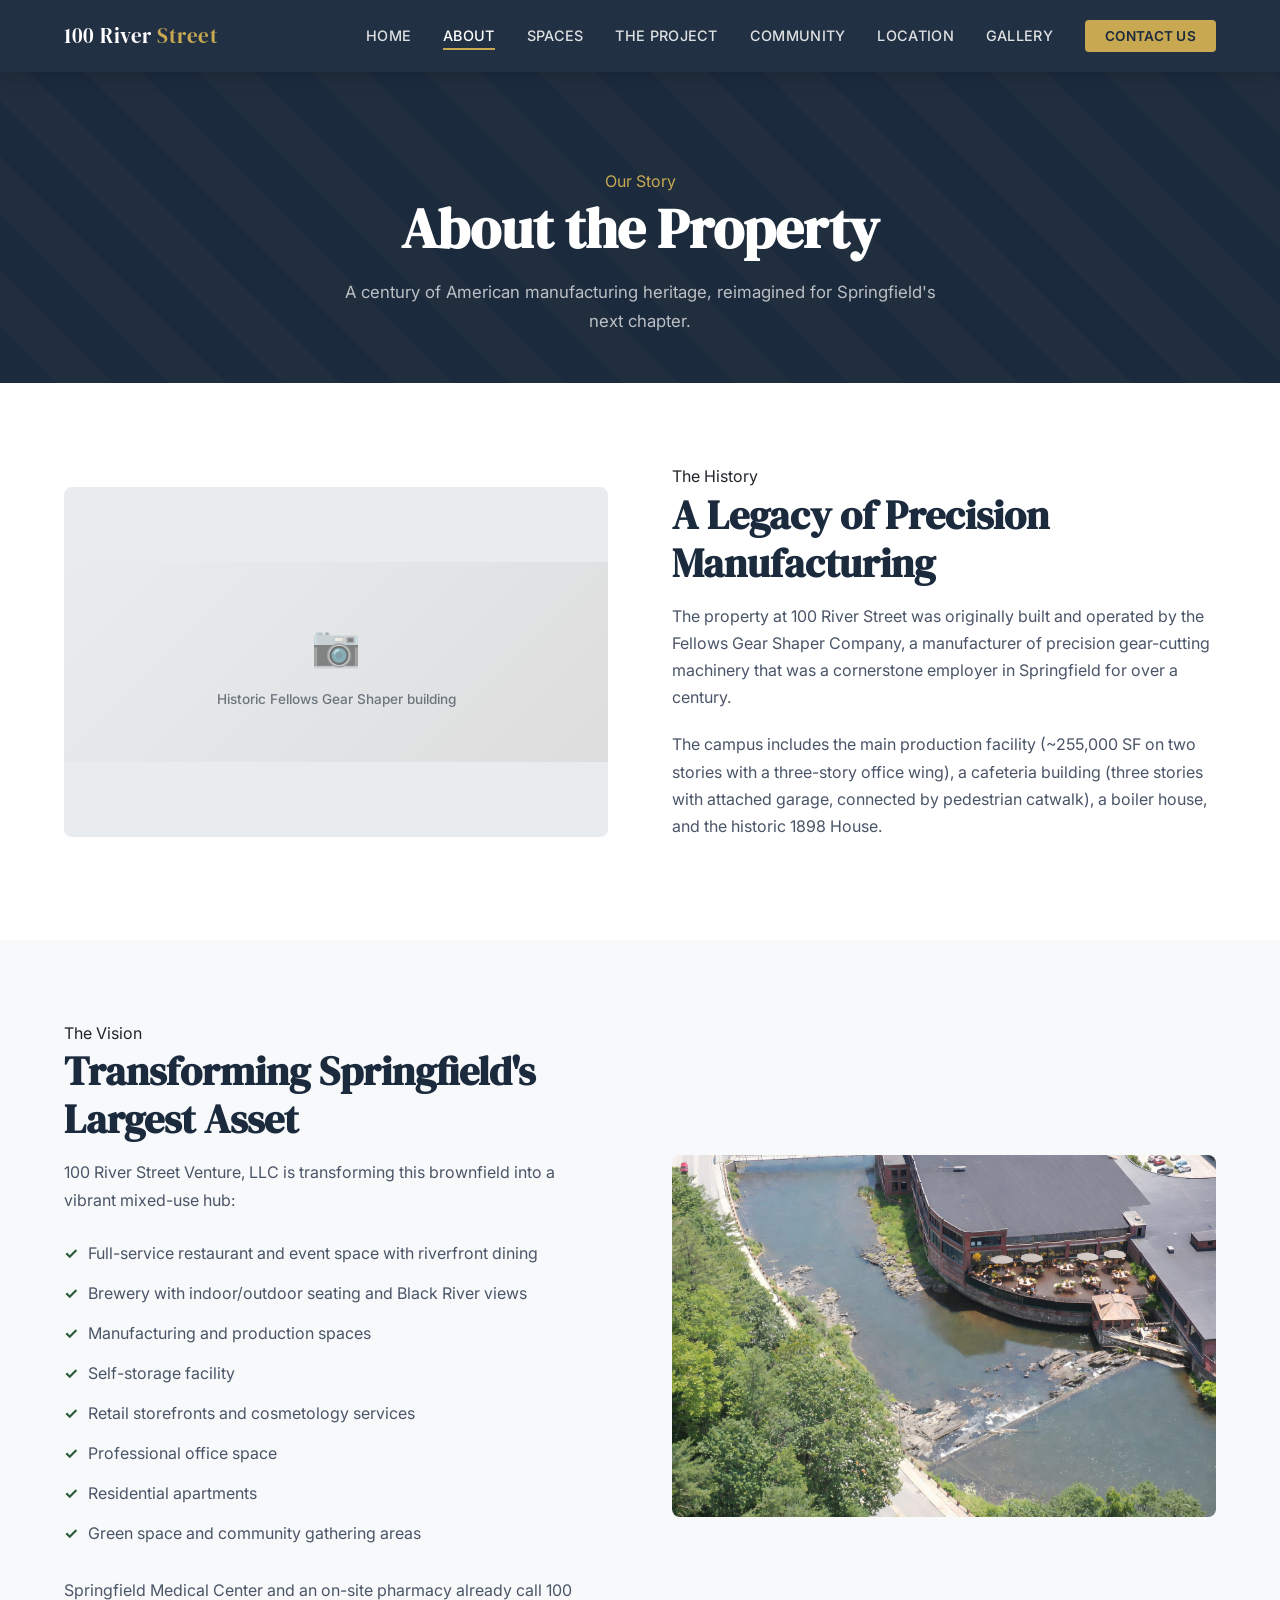
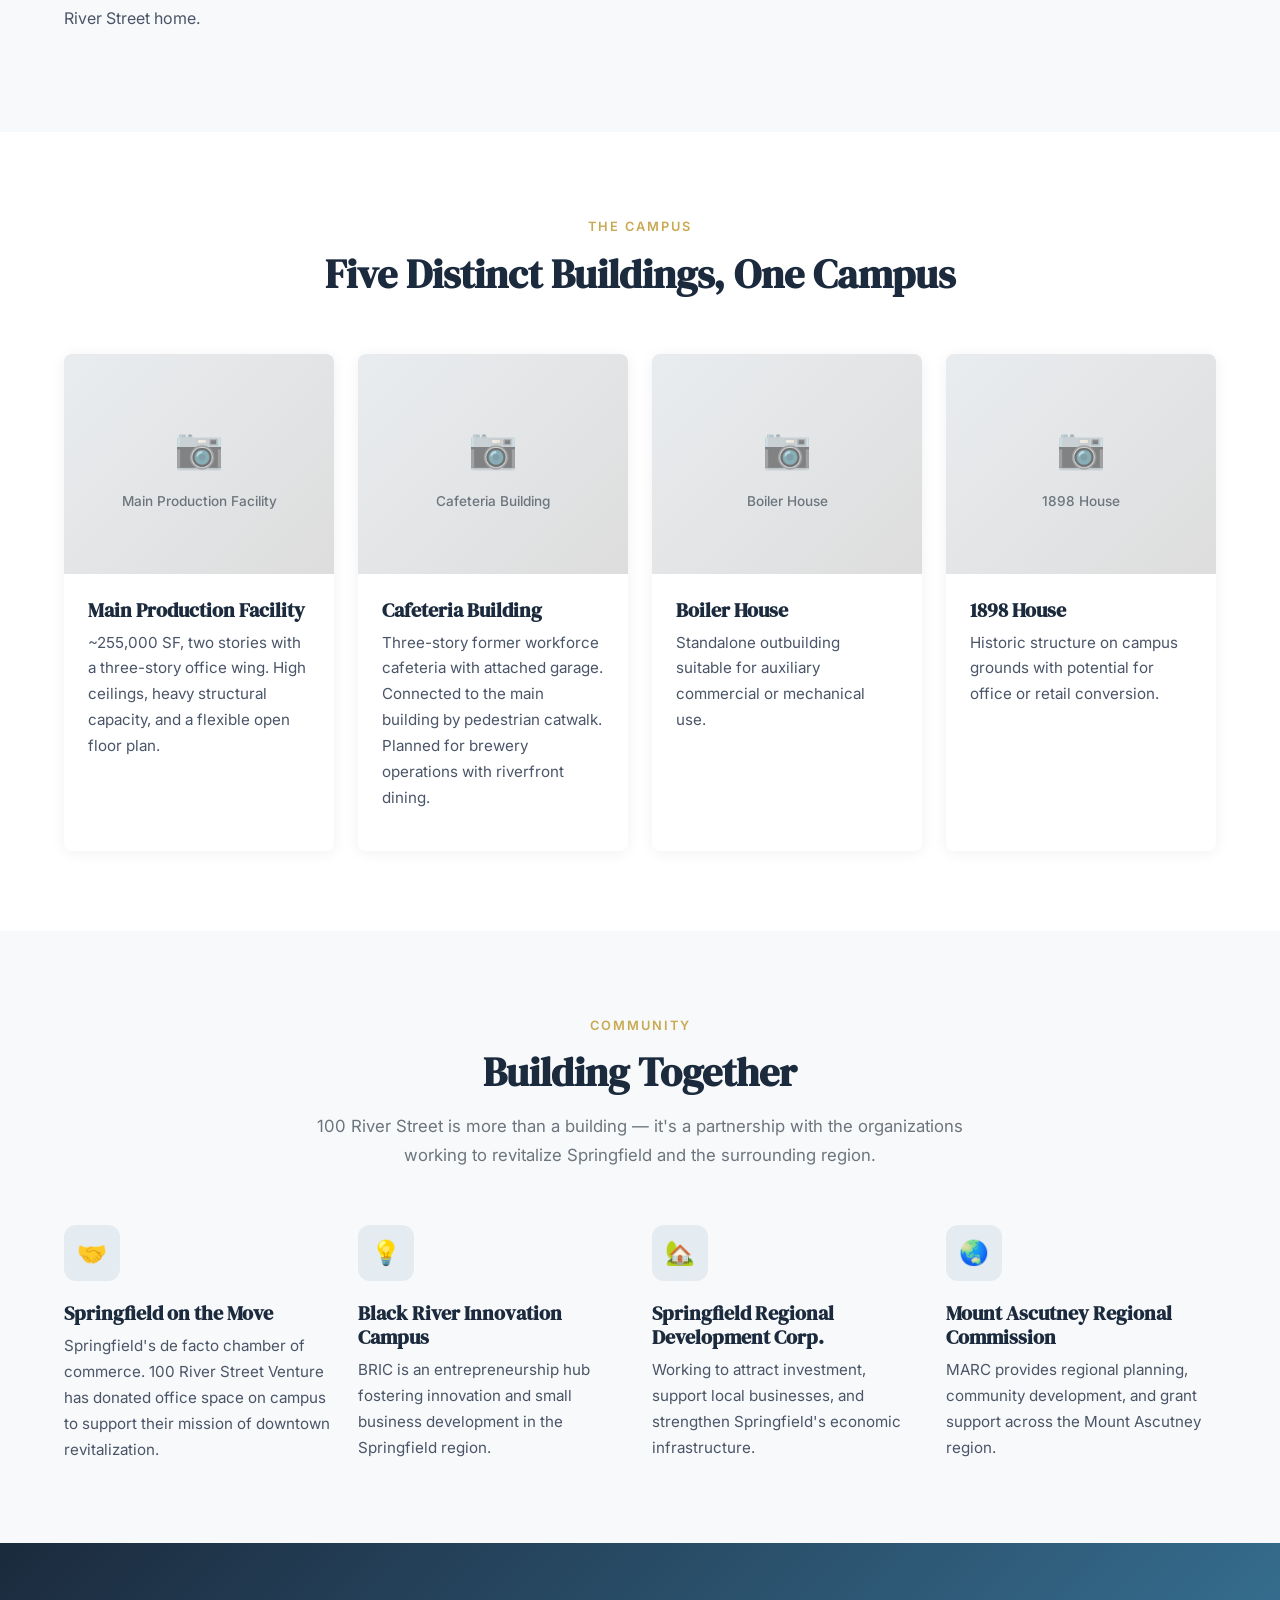
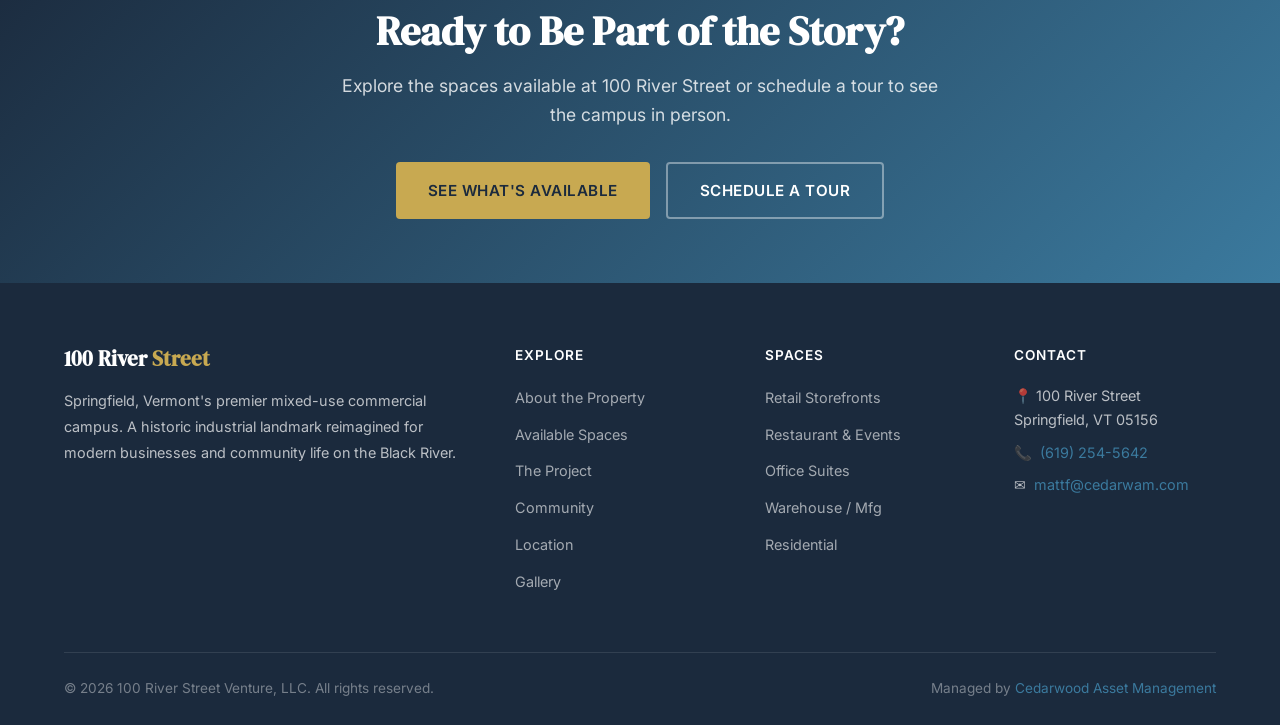
==== about.html @ cfc067b4 "100 River Street website — launch" ====
<!DOCTYPE html>
<html lang="en">
<head>
  <meta charset="UTF-8">
  <meta name="viewport" content="width=device-width, initial-scale=1.0">
  <title>About the Property | 100 River Street — Springfield, VT</title>
  <meta name="description" content="Learn about 100 River Street in Springfield, Vermont — a historic Fellows Gear Shaper campus being transformed into a vibrant mixed-use destination with restaurant, brewery, retail, office, and residential spaces.">
  <meta name="keywords" content="100 River Street history, Fellows Gear Shaper, Springfield VT commercial property, mixed-use campus Springfield Vermont, Black River development">

  <!-- Open Graph -->
  <meta property="og:title" content="About the Property | 100 River Street — Springfield, VT">
  <meta property="og:description" content="A century of American manufacturing heritage, reimagined for Springfield's next chapter. Learn about the 100 River Street campus.">
  <meta property="og:type" content="website">
  <meta property="og:url" content="https://100riverstreet.com/about.html">
  <meta property="og:image" content="https://100riverstreet.com/images/og-image.jpg">
  <meta property="og:locale" content="en_US">

  <!-- Canonical -->
  <link rel="canonical" href="https://100riverstreet.com/about.html">

  <!-- Fonts -->
  <link rel="preconnect" href="https://fonts.googleapis.com">
  <link rel="preconnect" href="https://fonts.gstatic.com" crossorigin>
  <link href="https://fonts.googleapis.com/css2?family=DM+Serif+Display&family=Inter:wght@400;500;600;700&display=swap" rel="stylesheet">

  <!-- Styles -->
  <link rel="stylesheet" href="css/style.css">
</head>
<body>

  <!-- Navigation -->
  <nav class="site-nav" role="navigation" aria-label="Main navigation">
    <div class="nav-inner">
      <div class="nav-logo">
        <a href="index.html">100 River <span class="logo-accent">Street</span></a>
      </div>
      <button class="nav-toggle" aria-label="Toggle navigation">
        <span></span><span></span><span></span>
      </button>
      <ul class="nav-links">
        <li><a href="index.html">Home</a></li>
        <li><a href="about.html" class="active">About</a></li>
        <li><a href="spaces.html">Spaces</a></li>
        <li><a href="project.html">The Project</a></li>
        <li><a href="community.html">Community</a></li>
            <li><a href="location.html">Location</a></li>
        <li><a href="gallery.html">Gallery</a></li>
        <li><a href="contact.html" class="nav-cta">Contact Us</a></li>
      </ul>
    </div>
  </nav>

  <!-- Page Header -->
  <section class="page-header">
    <div class="container">
      <span class="section-label">Our Story</span>
      <h1>About the Property</h1>
      <p>A century of American manufacturing heritage, reimagined for Springfield's next chapter.</p>
    </div>
  </section>

  <!-- Section 1: The History -->
  <section class="section">
    <div class="container">
      <div class="split fade-in">
        <div class="split-image">
          <div class="placeholder-img" style="width:100%;height:100%;">
            <span class="placeholder-icon">&#128247;</span>
            <span class="placeholder-text">Historic Fellows Gear Shaper building</span>
          </div>
        </div>
        <div class="split-content">
          <span class="section-label">The History</span>
          <h2>A Legacy of Precision Manufacturing</h2>
          <p>The property at 100 River Street was originally built and operated by the Fellows Gear Shaper Company, a manufacturer of precision gear-cutting machinery that was a cornerstone employer in Springfield for over a century.</p>
          <p>The campus includes the main production facility (~255,000 SF on two stories with a three-story office wing), a cafeteria building (three stories with attached garage, connected by pedestrian catwalk), a boiler house, and the historic 1898 House.</p>
        </div>
      </div>
    </div>
  </section>

  <!-- Section 2: The Vision -->
  <section class="section section-alt">
    <div class="container">
      <div class="split split-reverse fade-in">
        <div class="split-content">
          <span class="section-label">The Vision</span>
          <h2>Transforming Springfield's Largest Asset</h2>
          <p>100 River Street Venture, LLC is transforming this brownfield into a vibrant mixed-use hub:</p>
          <ul>
            <li>Full-service restaurant and event space with riverfront dining</li>
            <li>Brewery with indoor/outdoor seating and Black River views</li>
            <li>Manufacturing and production spaces</li>
            <li>Self-storage facility</li>
            <li>Retail storefronts and cosmetology services</li>
            <li>Professional office space</li>
            <li>Residential apartments</li>
            <li>Green space and community gathering areas</li>
          </ul>
          <p>Springfield Medical Center and an on-site pharmacy already call 100 River Street home.</p>
        </div>
        <div class="split-image">
          <img src="images/hero-aerial.jpg" alt="Aerial view of the 100 River Street campus on the Black River — concept rendering" loading="lazy" style="width:100%;height:100%;object-fit:cover;display:block;">
        </div>
      </div>
    </div>
  </section>

  <!-- Section 3: The Buildings -->
  <section class="section">
    <div class="container">
      <div class="section-header">
        <span class="section-label">The Campus</span>
        <h2>Five Distinct Buildings, One Campus</h2>
      </div>
      <div class="grid-4 fade-in">
        <div class="card">
          <div class="card-image">
            <div class="placeholder-img" style="width:100%;height:100%;">
              <span class="placeholder-icon">&#128247;</span>
              <span class="placeholder-text">Main Production Facility</span>
            </div>
          </div>
          <div class="card-body">
            <h3>Main Production Facility</h3>
            <p>~255,000 SF, two stories with a three-story office wing. High ceilings, heavy structural capacity, and a flexible open floor plan.</p>
          </div>
        </div>

        <div class="card">
          <div class="card-image">
            <div class="placeholder-img" style="width:100%;height:100%;">
              <span class="placeholder-icon">&#128247;</span>
              <span class="placeholder-text">Cafeteria Building</span>
            </div>
          </div>
          <div class="card-body">
            <h3>Cafeteria Building</h3>
            <p>Three-story former workforce cafeteria with attached garage. Connected to the main building by pedestrian catwalk. Planned for brewery operations with riverfront dining.</p>
          </div>
        </div>

        <div class="card">
          <div class="card-image">
            <div class="placeholder-img" style="width:100%;height:100%;">
              <span class="placeholder-icon">&#128247;</span>
              <span class="placeholder-text">Boiler House</span>
            </div>
          </div>
          <div class="card-body">
            <h3>Boiler House</h3>
            <p>Standalone outbuilding suitable for auxiliary commercial or mechanical use.</p>
          </div>
        </div>

        <div class="card">
          <div class="card-image">
            <div class="placeholder-img" style="width:100%;height:100%;">
              <span class="placeholder-icon">&#128247;</span>
              <span class="placeholder-text">1898 House</span>
            </div>
          </div>
          <div class="card-body">
            <h3>1898 House</h3>
            <p>Historic structure on campus grounds with potential for office or retail conversion.</p>
          </div>
        </div>
      </div>
    </div>
  </section>

  <!-- Section 4: Community Partners -->
  <section class="section section-alt">
    <div class="container">
      <div class="section-header fade-in">
        <span class="section-label">Community</span>
        <h2>Building Together</h2>
        <p>100 River Street is more than a building — it's a partnership with the organizations working to revitalize Springfield and the surrounding region.</p>
      </div>
      <div class="grid-4 fade-in">
        <div class="feature">
          <div class="feature-icon">&#129309;</div>
          <h4>Springfield on the Move</h4>
          <p>Springfield's de facto chamber of commerce. 100 River Street Venture has donated office space on campus to support their mission of downtown revitalization.</p>
        </div>
        <div class="feature">
          <div class="feature-icon">&#128161;</div>
          <h4>Black River Innovation Campus</h4>
          <p>BRIC is an entrepreneurship hub fostering innovation and small business development in the Springfield region.</p>
        </div>
        <div class="feature">
          <div class="feature-icon">&#127969;</div>
          <h4>Springfield Regional Development Corp.</h4>
          <p>Working to attract investment, support local businesses, and strengthen Springfield's economic infrastructure.</p>
        </div>
        <div class="feature">
          <div class="feature-icon">&#127759;</div>
          <h4>Mount Ascutney Regional Commission</h4>
          <p>MARC provides regional planning, community development, and grant support across the Mount Ascutney region.</p>
        </div>
      </div>
    </div>
  </section>

  <!-- CTA Banner -->
  <section class="cta-banner">
    <div class="container">
      <h2>Ready to Be Part of the Story?</h2>
      <p>Explore the spaces available at 100 River Street or schedule a tour to see the campus in person.</p>
      <div class="btn-group" style="justify-content:center;">
        <a href="spaces.html" class="btn btn-primary">See What's Available</a>
        <a href="contact.html" class="btn btn-outline">Schedule a Tour</a>
      </div>
    </div>
  </section>

  <!-- Footer -->
  <footer class="site-footer">
    <div class="container">
      <div class="footer-grid">
        <div class="footer-brand">
          <h3>100 River <span class="text-gold">Street</span></h3>
          <p>Springfield, Vermont's premier mixed-use commercial campus. A historic industrial landmark reimagined for modern businesses and community life on the Black River.</p>
        </div>
        <div>
          <h4>Explore</h4>
          <ul class="footer-links">
            <li><a href="about.html">About the Property</a></li>
            <li><a href="spaces.html">Available Spaces</a></li>
            <li><a href="project.html">The Project</a></li>
            <li><a href="community.html">Community</a></li>
            <li><a href="location.html">Location</a></li>
            <li><a href="gallery.html">Gallery</a></li>
          </ul>
        </div>
        <div>
          <h4>Spaces</h4>
          <ul class="footer-links">
            <li><a href="spaces.html#retail">Retail Storefronts</a></li>
            <li><a href="spaces.html#restaurant">Restaurant &amp; Events</a></li>
            <li><a href="spaces.html#office">Office Suites</a></li>
            <li><a href="spaces.html#warehouse">Warehouse / Mfg</a></li>
            <li><a href="spaces.html#residential">Residential</a></li>
          </ul>
        </div>
        <div class="footer-contact">
          <h4>Contact</h4>
          <p>&#128205; 100 River Street<br>Springfield, VT 05156</p>
          <p>&#128222; <a href="tel:+16192545642">(619) 254-5642</a></p>
          <p>&#9993; <a href="mailto:mattf@cedarwam.com">mattf@cedarwam.com</a></p>
        </div>
      </div>
      <div class="footer-bottom">
        <span>&copy; 2026 100 River Street Venture, LLC. All rights reserved.</span>
        <span>Managed by <a href="https://cedarwam.com" target="_blank" rel="noopener">Cedarwood Asset Management</a></span>
      </div>
    </div>
  </footer>

  <script src="js/main.js"></script>
</body>
</html>
---- css/style.css ----
/* ============================================
   100 River Street — Website Styles
   Springfield, Vermont
   ============================================ */

/* --- Reset & Base --- */
*, *::before, *::after { box-sizing: border-box; margin: 0; padding: 0; }

:root {
  --navy: #1B2A3D;
  --navy-light: #2C3E54;
  --slate: #4A5568;
  --river-blue: #3B7A9E;
  --river-light: #5BA4C9;
  --gold: #C8A951;
  --gold-light: #DCC574;
  --forest: #2A5D3C;
  --white: #FFFFFF;
  --off-white: #F8F9FA;
  --light-gray: #E9ECEF;
  --medium-gray: #6C757D;
  --dark: #212529;
  --font-heading: 'DM Serif Display', Georgia, serif;
  --font-body: 'Inter', -apple-system, BlinkMacSystemFont, 'Segoe UI', sans-serif;
  --max-width: 1200px;
  --nav-height: 72px;
  --transition: 0.3s ease;
}

html { scroll-behavior: smooth; font-size: 16px; }

body {
  font-family: var(--font-body);
  color: var(--dark);
  line-height: 1.7;
  background: var(--white);
  -webkit-font-smoothing: antialiased;
}

img { max-width: 100%; height: auto; display: block; }
a { color: var(--river-blue); text-decoration: none; transition: color var(--transition); }
a:hover { color: var(--gold); }

h1, h2, h3, h4 { font-family: var(--font-heading); color: var(--navy); line-height: 1.2; }
h1 { font-size: clamp(2rem, 5vw, 3.5rem); }
h2 { font-size: clamp(1.6rem, 3.5vw, 2.5rem); }
h3 { font-size: clamp(1.2rem, 2.5vw, 1.75rem); }
h4 { font-size: 1.25rem; }

.container { width: 90%; max-width: var(--max-width); margin: 0 auto; }

/* --- Navigation --- */
.site-nav {
  position: fixed; top: 0; left: 0; right: 0; z-index: 1000;
  background: rgba(27, 42, 61, 0.97);
  backdrop-filter: blur(10px);
  height: var(--nav-height);
  display: flex; align-items: center;
  box-shadow: 0 2px 20px rgba(0,0,0,0.15);
}

.nav-inner {
  display: flex; align-items: center; justify-content: space-between;
  width: 90%; max-width: var(--max-width); margin: 0 auto;
}

.nav-logo a {
  font-family: var(--font-heading);
  font-size: 1.3rem;
  color: var(--white);
  letter-spacing: 0.5px;
}
.nav-logo a:hover { color: var(--gold); }
.nav-logo .logo-accent { color: var(--gold); }

.nav-links {
  display: flex; gap: 2rem; list-style: none; align-items: center;
}
.nav-links a {
  color: rgba(255,255,255,0.85);
  font-size: 0.9rem;
  font-weight: 500;
  letter-spacing: 0.3px;
  text-transform: uppercase;
  padding: 0.25rem 0;
  position: relative;
}
.nav-links a::after {
  content: ''; position: absolute; bottom: -2px; left: 0;
  width: 0; height: 2px; background: var(--gold);
  transition: width var(--transition);
}
.nav-links a:hover, .nav-links a.active { color: var(--white); }
.nav-links a:hover::after, .nav-links a.active::after { width: 100%; }

.nav-cta {
  background: var(--gold) !important;
  color: var(--navy) !important;
  padding: 0.5rem 1.25rem !important;
  border-radius: 4px;
  font-weight: 600 !important;
  text-transform: uppercase !important;
  font-size: 0.85rem !important;
  letter-spacing: 0.5px;
}
.nav-cta::after { display: none !important; }
.nav-cta:hover { background: var(--gold-light) !important; color: var(--navy) !important; }

/* Mobile Menu Toggle */
.nav-toggle {
  display: none; background: none; border: none; cursor: pointer; padding: 0.5rem;
}
.nav-toggle span {
  display: block; width: 24px; height: 2px; background: var(--white);
  margin: 6px 0; transition: var(--transition);
}
.nav-toggle.active span:nth-child(1) { transform: rotate(45deg) translate(5px, 6px); }
.nav-toggle.active span:nth-child(2) { opacity: 0; }
.nav-toggle.active span:nth-child(3) { transform: rotate(-45deg) translate(5px, -6px); }

/* --- Hero Section --- */
.hero {
  position: relative;
  min-height: 85vh;
  display: flex; align-items: center;
  background: var(--navy);
  overflow: hidden;
  margin-top: var(--nav-height);
}
.hero-bg {
  position: absolute; inset: 0;
  background: linear-gradient(135deg, var(--navy) 0%, var(--navy-light) 50%, var(--river-blue) 100%);
  opacity: 1;
}
.hero-bg img {
  width: 100%; height: 100%; object-fit: cover;
  opacity: 0.3;
}
.hero-pattern {
  position: absolute; inset: 0;
  background: repeating-linear-gradient(
    45deg, transparent, transparent 40px,
    rgba(200, 169, 81, 0.03) 40px, rgba(200, 169, 81, 0.03) 80px
  );
}
.hero-content {
  position: relative; z-index: 2;
  color: var(--white);
  max-width: 700px;
}
.hero-badge {
  display: inline-block;
  background: rgba(200, 169, 81, 0.2);
  border: 1px solid var(--gold);
  color: var(--gold);
  font-size: 0.8rem;
  font-weight: 600;
  letter-spacing: 2px;
  text-transform: uppercase;
  padding: 0.4rem 1rem;
  border-radius: 4px;
  margin-bottom: 1.5rem;
}
.hero h1 { color: var(--white); margin-bottom: 1rem; }
.hero p {
  font-size: 1.15rem; line-height: 1.8;
  color: rgba(255,255,255,0.8);
  margin-bottom: 2rem;
  max-width: 600px;
}
.hero-stats {
  display: flex; gap: 3rem; margin-top: 2.5rem;
  padding-top: 2rem;
  border-top: 1px solid rgba(255,255,255,0.15);
}
.hero-stat .stat-number {
  font-family: var(--font-heading);
  font-size: 2.5rem;
  color: var(--gold);
  display: block;
}
.hero-stat .stat-label {
  font-size: 0.85rem;
  color: rgba(255,255,255,0.6);
  text-transform: uppercase;
  letter-spacing: 1px;
}

/* --- Buttons --- */
.btn {
  display: inline-flex; align-items: center; gap: 0.5rem;
  padding: 0.85rem 2rem;
  font-family: var(--font-body);
  font-size: 0.95rem;
  font-weight: 600;
  border-radius: 4px;
  border: none;
  cursor: pointer;
  text-transform: uppercase;
  letter-spacing: 0.5px;
  transition: all var(--transition);
}
.btn-primary {
  background: var(--gold);
  color: var(--navy);
}
.btn-primary:hover {
  background: var(--gold-light);
  color: var(--navy);
  transform: translateY(-2px);
  box-shadow: 0 4px 15px rgba(200, 169, 81, 0.4);
}
.btn-outline {
  background: transparent;
  color: var(--white);
  border: 2px solid rgba(255,255,255,0.4);
}
.btn-outline:hover {
  border-color: var(--gold);
  color: var(--gold);
}
.btn-dark {
  background: var(--navy);
  color: var(--white);
}
.btn-dark:hover {
  background: var(--navy-light);
  color: var(--white);
  transform: translateY(-2px);
}
.btn-group { display: flex; gap: 1rem; flex-wrap: wrap; }

/* --- Section Styles --- */
.section {
  padding: 5rem 0;
}
.section-alt {
  background: var(--off-white);
}
.section-dark {
  background: var(--navy);
  color: var(--white);
}
.section-dark h2, .section-dark h3 { color: var(--white); }
.section-header {
  text-align: center;
  max-width: 700px;
  margin: 0 auto 3.5rem;
}
.section-header .section-label {
  display: inline-block;
  color: var(--gold);
  font-size: 0.8rem;
  font-weight: 600;
  letter-spacing: 2px;
  text-transform: uppercase;
  margin-bottom: 0.75rem;
}
.section-header h2 { margin-bottom: 1rem; }
.section-header p {
  color: var(--medium-gray);
  font-size: 1.05rem;
}

/* --- Grid Layouts --- */
.grid-2 { display: grid; grid-template-columns: repeat(2, 1fr); gap: 2rem; }
.grid-3 { display: grid; grid-template-columns: repeat(3, 1fr); gap: 2rem; }
.grid-4 { display: grid; grid-template-columns: repeat(4, 1fr); gap: 1.5rem; }

/* --- Cards --- */
.card {
  background: var(--white);
  border-radius: 8px;
  overflow: hidden;
  box-shadow: 0 2px 15px rgba(0,0,0,0.06);
  transition: all var(--transition);
}
.card:hover {
  transform: translateY(-4px);
  box-shadow: 0 8px 30px rgba(0,0,0,0.12);
}
.card-image {
  height: 220px;
  background: var(--light-gray);
  display: flex; align-items: center; justify-content: center;
  color: var(--medium-gray);
  font-size: 0.9rem;
  position: relative;
  overflow: hidden;
}
.card-image img { width: 100%; height: 100%; object-fit: cover; }
.card-badge {
  position: absolute; top: 1rem; left: 1rem;
  background: var(--forest);
  color: var(--white);
  font-size: 0.75rem;
  font-weight: 600;
  padding: 0.3rem 0.75rem;
  border-radius: 4px;
  text-transform: uppercase;
  letter-spacing: 0.5px;
}
.card-badge.leased { background: var(--medium-gray); }
.card-badge.coming-soon { background: var(--river-blue); }
.card-body { padding: 1.5rem; }
.card-body h3 { margin-bottom: 0.5rem; font-size: 1.25rem; }
.card-body p { color: var(--slate); font-size: 0.95rem; margin-bottom: 1rem; }
.card-meta {
  display: flex; flex-wrap: wrap; gap: 1rem;
  padding-top: 1rem;
  border-top: 1px solid var(--light-gray);
  font-size: 0.85rem;
  color: var(--medium-gray);
}
.card-meta span { display: flex; align-items: center; gap: 0.35rem; }

/* --- Feature Blocks --- */
.feature-icon {
  width: 56px; height: 56px;
  background: rgba(59, 122, 158, 0.1);
  border-radius: 12px;
  display: flex; align-items: center; justify-content: center;
  margin-bottom: 1.25rem;
  font-size: 1.5rem;
}
.feature h4 { margin-bottom: 0.5rem; }
.feature p { color: var(--slate); font-size: 0.95rem; }

/* --- Split Content (text + image side by side) --- */
.split {
  display: grid;
  grid-template-columns: 1fr 1fr;
  gap: 4rem;
  align-items: center;
}
.split-image {
  border-radius: 8px;
  overflow: hidden;
  background: var(--light-gray);
  min-height: 350px;
  display: flex; align-items: center; justify-content: center;
  color: var(--medium-gray);
}
.split-image img { width: 100%; height: 100%; object-fit: cover; }
.split-content h2 { margin-bottom: 1rem; }
.split-content p { color: var(--slate); margin-bottom: 1.25rem; }
.split-content ul {
  list-style: none; padding: 0; margin-bottom: 1.5rem;
}
.split-content li {
  padding: 0.4rem 0;
  padding-left: 1.5rem;
  position: relative;
  color: var(--slate);
}
.split-content li::before {
  content: '✓';
  position: absolute; left: 0;
  color: var(--forest);
  font-weight: 700;
}

/* --- Timeline --- */
.timeline {
  position: relative;
  padding-left: 2.5rem;
}
.timeline::before {
  content: '';
  position: absolute;
  left: 0; top: 0; bottom: 0;
  width: 2px;
  background: var(--light-gray);
}
.timeline-item {
  position: relative;
  padding-bottom: 2.5rem;
}
.timeline-item:last-child { padding-bottom: 0; }
.timeline-dot {
  position: absolute;
  left: -2.5rem;
  top: 0.25rem;
  width: 16px; height: 16px;
  border-radius: 50%;
  background: var(--gold);
  border: 3px solid var(--white);
  box-shadow: 0 0 0 2px var(--gold);
}
.timeline-dot.active { background: var(--forest); box-shadow: 0 0 0 2px var(--forest); }
.timeline-dot.future { background: var(--light-gray); box-shadow: 0 0 0 2px var(--light-gray); }
.timeline-item h4 { margin-bottom: 0.25rem; }
.timeline-item .timeline-date {
  font-size: 0.8rem;
  color: var(--gold);
  font-weight: 600;
  text-transform: uppercase;
  letter-spacing: 1px;
}
.timeline-item p { color: var(--slate); margin-top: 0.5rem; }

/* --- Map embed --- */
.map-container {
  border-radius: 8px;
  overflow: hidden;
  height: 400px;
  box-shadow: 0 2px 15px rgba(0,0,0,0.1);
}
.map-container iframe { width: 100%; height: 100%; border: 0; }

/* --- Contact Form --- */
.contact-form {
  background: var(--white);
  padding: 2.5rem;
  border-radius: 8px;
  box-shadow: 0 2px 20px rgba(0,0,0,0.08);
}
.form-group { margin-bottom: 1.25rem; }
.form-group label {
  display: block;
  font-size: 0.9rem;
  font-weight: 600;
  color: var(--navy);
  margin-bottom: 0.4rem;
}
.form-group input,
.form-group select,
.form-group textarea {
  width: 100%;
  padding: 0.75rem 1rem;
  border: 1px solid var(--light-gray);
  border-radius: 4px;
  font-family: var(--font-body);
  font-size: 0.95rem;
  color: var(--dark);
  transition: border-color var(--transition);
}
.form-group input:focus,
.form-group select:focus,
.form-group textarea:focus {
  outline: none;
  border-color: var(--river-blue);
  box-shadow: 0 0 0 3px rgba(59, 122, 158, 0.1);
}
.form-group textarea { min-height: 120px; resize: vertical; }
.form-row { display: grid; grid-template-columns: 1fr 1fr; gap: 1rem; }

/* --- Gallery --- */
.gallery-grid {
  display: grid;
  grid-template-columns: repeat(auto-fill, minmax(280px, 1fr));
  gap: 1rem;
}
.gallery-item {
  border-radius: 8px;
  overflow: hidden;
  background: var(--light-gray);
  height: 250px;
  display: flex; align-items: center; justify-content: center;
  color: var(--medium-gray);
  cursor: pointer;
  transition: all var(--transition);
  position: relative;
}
.gallery-item:hover { transform: scale(1.02); }
.gallery-item img { width: 100%; height: 100%; object-fit: cover; }
.gallery-item .gallery-caption {
  position: absolute; bottom: 0; left: 0; right: 0;
  background: linear-gradient(transparent, rgba(0,0,0,0.7));
  color: var(--white);
  padding: 2rem 1rem 1rem;
  font-size: 0.9rem;
  font-weight: 500;
}

/* --- CTA Banner --- */
.cta-banner {
  background: linear-gradient(135deg, var(--navy) 0%, var(--river-blue) 100%);
  padding: 4rem 0;
  text-align: center;
  color: var(--white);
}
.cta-banner h2 { color: var(--white); margin-bottom: 1rem; }
.cta-banner p { color: rgba(255,255,255,0.8); max-width: 600px; margin: 0 auto 2rem; font-size: 1.1rem; }

/* --- Footer --- */
.site-footer {
  background: var(--navy);
  color: rgba(255,255,255,0.7);
  padding: 4rem 0 0;
}
.footer-grid {
  display: grid;
  grid-template-columns: 2fr 1fr 1fr 1fr;
  gap: 3rem;
  padding-bottom: 3rem;
  border-bottom: 1px solid rgba(255,255,255,0.1);
}
.footer-brand h3 {
  font-family: var(--font-heading);
  color: var(--white);
  font-size: 1.3rem;
  margin-bottom: 1rem;
}
.footer-brand p { font-size: 0.9rem; line-height: 1.8; }
.site-footer h4 {
  color: var(--white);
  font-family: var(--font-body);
  font-size: 0.85rem;
  font-weight: 600;
  text-transform: uppercase;
  letter-spacing: 1px;
  margin-bottom: 1.25rem;
}
.footer-links { list-style: none; }
.footer-links li { margin-bottom: 0.6rem; }
.footer-links a {
  color: rgba(255,255,255,0.6);
  font-size: 0.9rem;
  transition: color var(--transition);
}
.footer-links a:hover { color: var(--gold); }
.footer-contact p {
  font-size: 0.9rem;
  margin-bottom: 0.5rem;
  display: flex; align-items: flex-start; gap: 0.5rem;
}
.footer-bottom {
  padding: 1.5rem 0;
  display: flex;
  justify-content: space-between;
  align-items: center;
  font-size: 0.85rem;
  color: rgba(255,255,255,0.4);
}

/* --- Placeholder Image Styles --- */
.placeholder-img {
  background: linear-gradient(135deg, var(--light-gray) 0%, #ddd 100%);
  display: flex; flex-direction: column;
  align-items: center; justify-content: center;
  color: var(--medium-gray);
  font-size: 0.85rem;
  text-align: center;
  padding: 1rem;
  min-height: 200px;
}
.placeholder-img .placeholder-icon {
  font-size: 2.5rem;
  margin-bottom: 0.5rem;
  opacity: 0.5;
}
.placeholder-img .placeholder-text {
  font-weight: 500;
}

/* --- Page Header (interior pages) --- */
.page-header {
  background: var(--navy);
  padding: 6rem 0 3rem;
  margin-top: var(--nav-height);
  text-align: center;
  position: relative;
  overflow: hidden;
}
.page-header::before {
  content: '';
  position: absolute; inset: 0;
  background: repeating-linear-gradient(
    45deg, transparent, transparent 40px,
    rgba(200, 169, 81, 0.03) 40px, rgba(200, 169, 81, 0.03) 80px
  );
}
.page-header .section-label { color: var(--gold); }
.page-header h1 { color: var(--white); margin-bottom: 1rem; position: relative; }
.page-header p {
  color: rgba(255,255,255,0.7);
  max-width: 600px;
  margin: 0 auto;
  font-size: 1.05rem;
  position: relative;
}

/* --- Info Box --- */
.info-box {
  background: rgba(59, 122, 158, 0.08);
  border-left: 4px solid var(--river-blue);
  padding: 1.25rem 1.5rem;
  border-radius: 0 4px 4px 0;
  margin: 1.5rem 0;
}
.info-box p { color: var(--slate); font-size: 0.95rem; margin: 0; }

/* --- Amenity Tags --- */
.tags { display: flex; flex-wrap: wrap; gap: 0.5rem; }
.tag {
  background: rgba(59, 122, 158, 0.1);
  color: var(--river-blue);
  font-size: 0.8rem;
  font-weight: 500;
  padding: 0.3rem 0.75rem;
  border-radius: 20px;
}

/* --- Responsive --- */
@media (max-width: 968px) {
  .nav-toggle { display: block; }
  .nav-links {
    position: fixed;
    top: var(--nav-height);
    left: 0; right: 0;
    background: var(--navy);
    flex-direction: column;
    padding: 1.5rem 2rem 2rem;
    gap: 0;
    transform: translateY(-100%);
    opacity: 0;
    transition: all var(--transition);
    pointer-events: none;
    box-shadow: 0 10px 30px rgba(0,0,0,0.2);
  }
  .nav-links.open {
    transform: translateY(0);
    opacity: 1;
    pointer-events: all;
  }
  .nav-links li { width: 100%; }
  .nav-links a {
    display: block;
    padding: 0.75rem 0;
    border-bottom: 1px solid rgba(255,255,255,0.05);
  }
  .nav-cta { text-align: center; margin-top: 0.5rem; }

  .hero { min-height: 70vh; }
  .hero-stats { flex-direction: column; gap: 1.5rem; }
  .grid-2, .split { grid-template-columns: 1fr; gap: 2rem; }
  .grid-3 { grid-template-columns: 1fr; }
  .grid-4 { grid-template-columns: repeat(2, 1fr); }
  .split.reverse .split-image { order: -1; }
  .footer-grid { grid-template-columns: 1fr; gap: 2rem; }
  .footer-bottom { flex-direction: column; gap: 0.5rem; text-align: center; }
  .form-row { grid-template-columns: 1fr; }
  .section { padding: 3.5rem 0; }
}

@media (max-width: 600px) {
  .grid-4 { grid-template-columns: 1fr; }
  .hero { min-height: 60vh; }
  .btn { padding: 0.75rem 1.5rem; font-size: 0.9rem; }
  .card-image { height: 180px; }
}

/* --- Utility --- */
.text-center { text-align: center; }
.text-gold { color: var(--gold); }
.text-river { color: var(--river-blue); }
.mb-1 { margin-bottom: 1rem; }
.mb-2 { margin-bottom: 2rem; }
.mb-3 { margin-bottom: 3rem; }
.mt-2 { margin-top: 2rem; }
.mt-3 { margin-top: 3rem; }
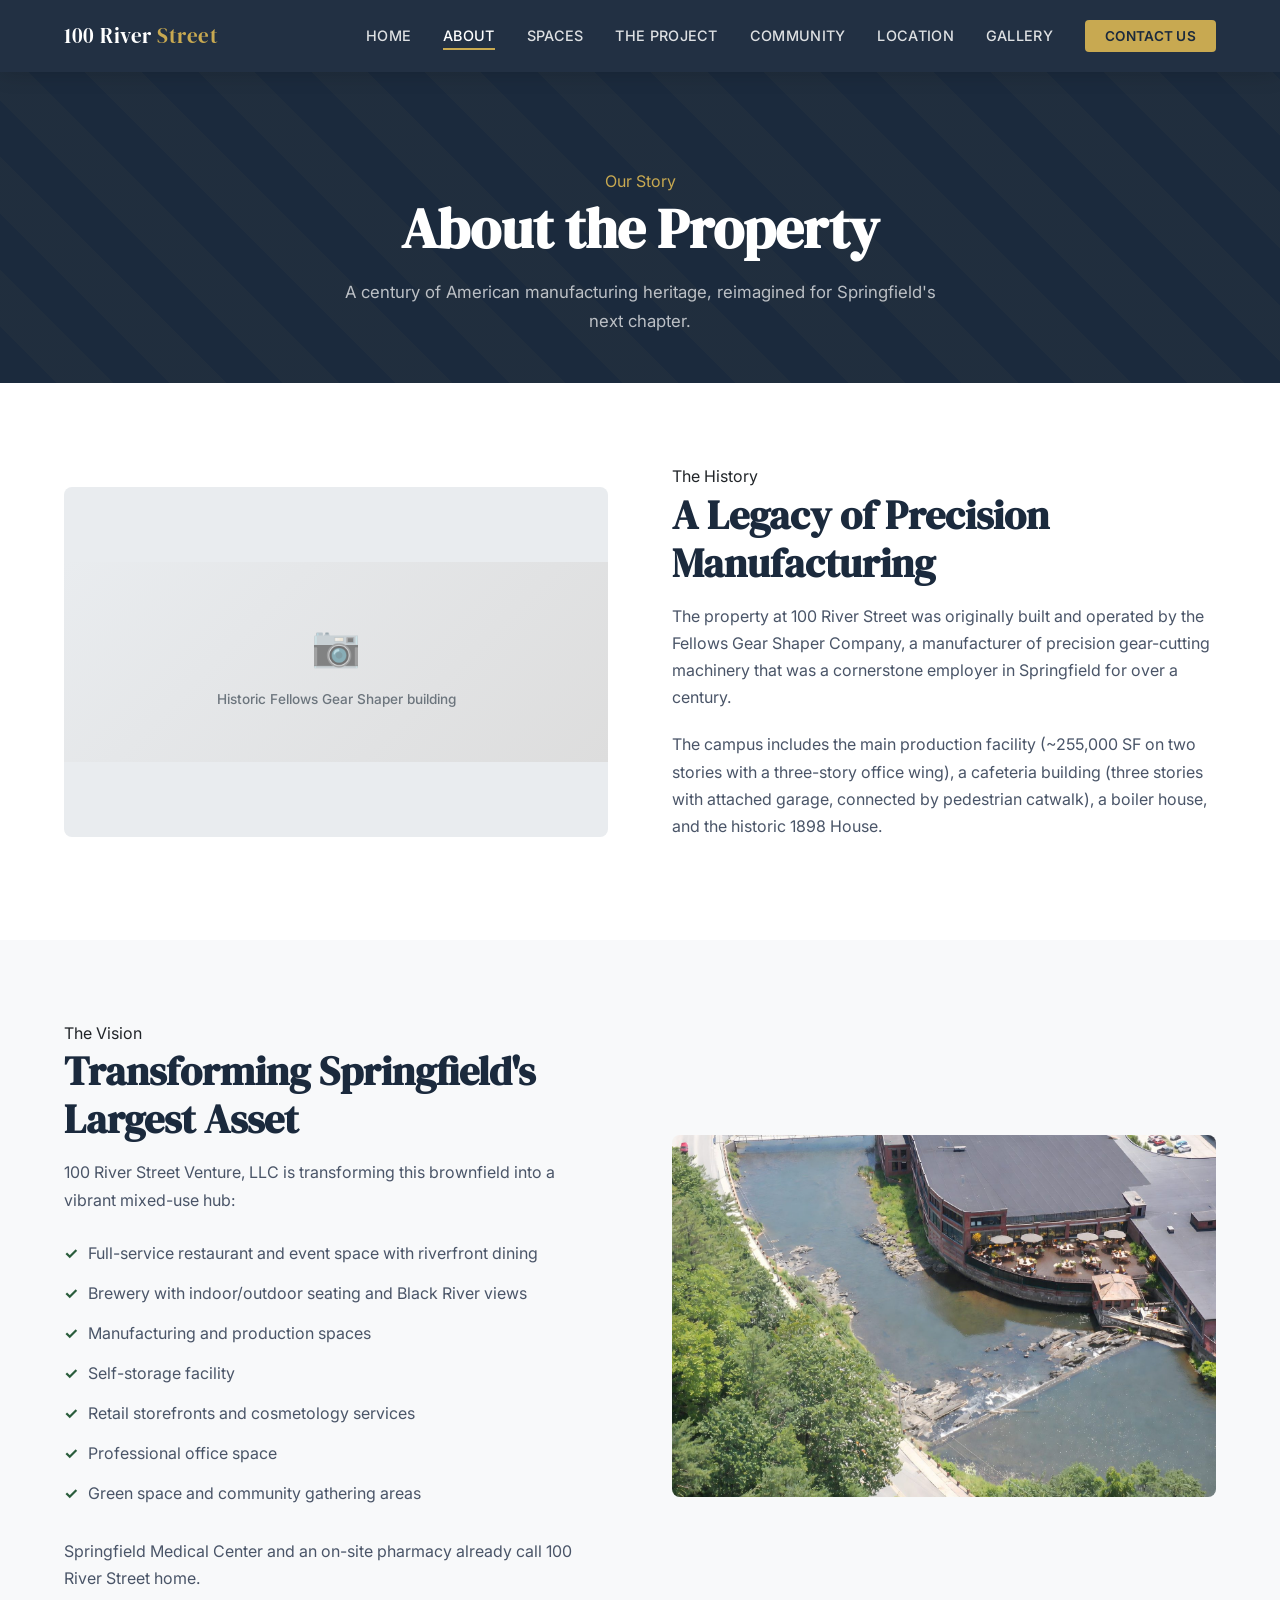
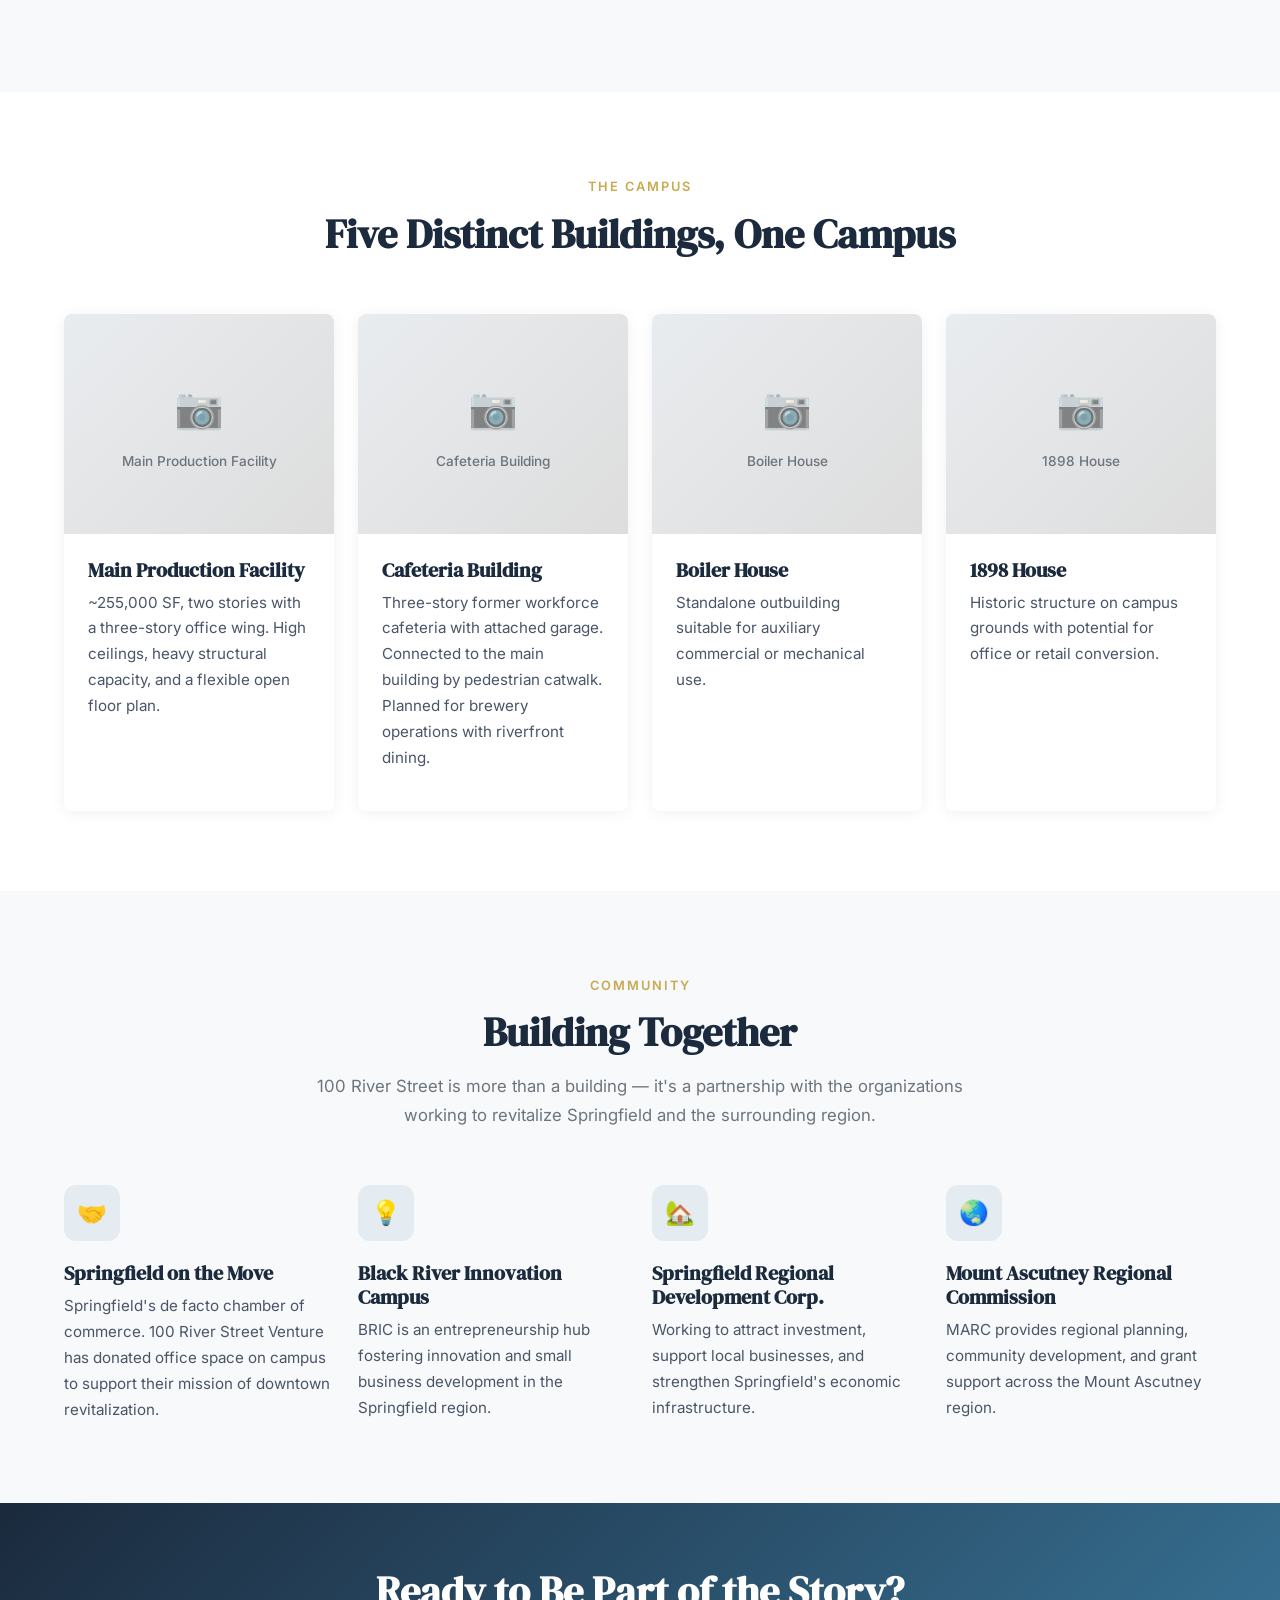
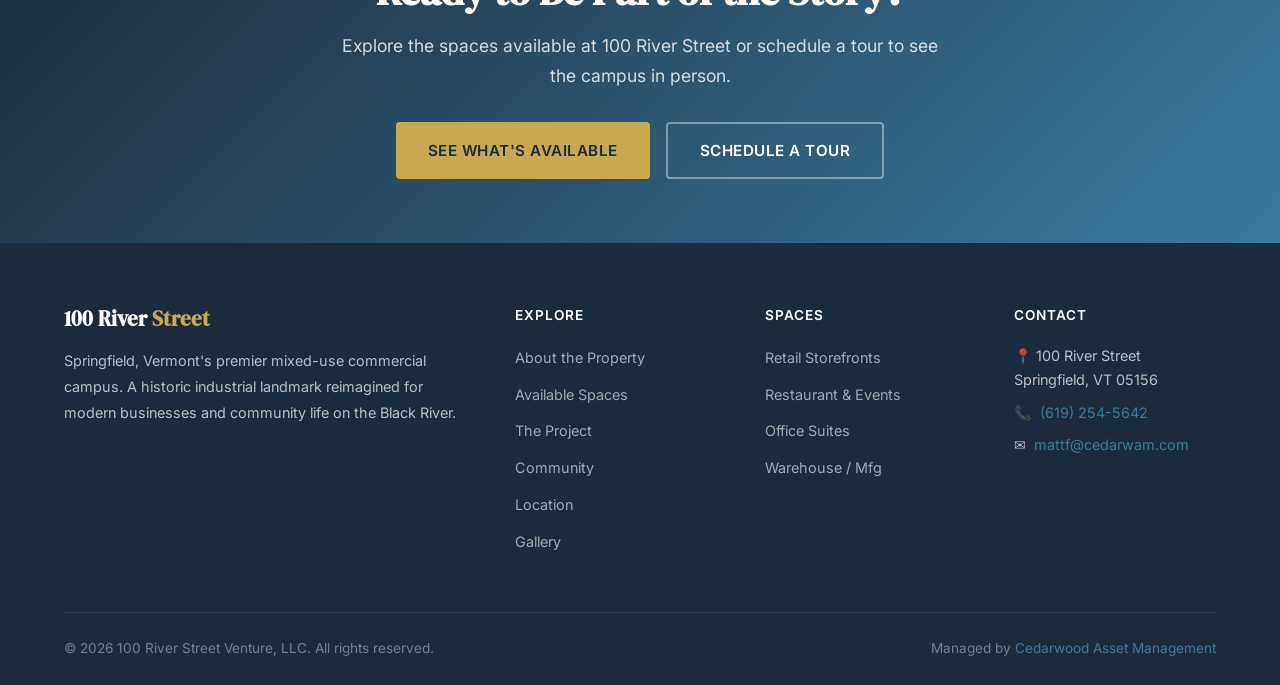
==== commit 457d6eeb: "Remove residential/senior-living content; add custom domain CNAME" ====
--- a/about.html
+++ b/about.html
@@ -4,7 +4,7 @@
   <meta charset="UTF-8">
   <meta name="viewport" content="width=device-width, initial-scale=1.0">
   <title>About the Property | 100 River Street — Springfield, VT</title>
-  <meta name="description" content="Learn about 100 River Street in Springfield, Vermont — a historic Fellows Gear Shaper campus being transformed into a vibrant mixed-use destination with restaurant, brewery, retail, office, and residential spaces.">
+  <meta name="description" content="Learn about 100 River Street in Springfield, Vermont — a historic Fellows Gear Shaper campus being transformed into a vibrant mixed-use destination with restaurant, brewery, retail, and office spaces.">
   <meta name="keywords" content="100 River Street history, Fellows Gear Shaper, Springfield VT commercial property, mixed-use campus Springfield Vermont, Black River development">
 
   <!-- Open Graph -->
@@ -94,7 +94,6 @@
             <li>Self-storage facility</li>
             <li>Retail storefronts and cosmetology services</li>
             <li>Professional office space</li>
-            <li>Residential apartments</li>
             <li>Green space and community gathering areas</li>
           </ul>
           <p>Springfield Medical Center and an on-site pharmacy already call 100 River Street home.</p>
@@ -240,7 +239,6 @@
             <li><a href="spaces.html#restaurant">Restaurant &amp; Events</a></li>
             <li><a href="spaces.html#office">Office Suites</a></li>
             <li><a href="spaces.html#warehouse">Warehouse / Mfg</a></li>
-            <li><a href="spaces.html#residential">Residential</a></li>
           </ul>
         </div>
         <div class="footer-contact">
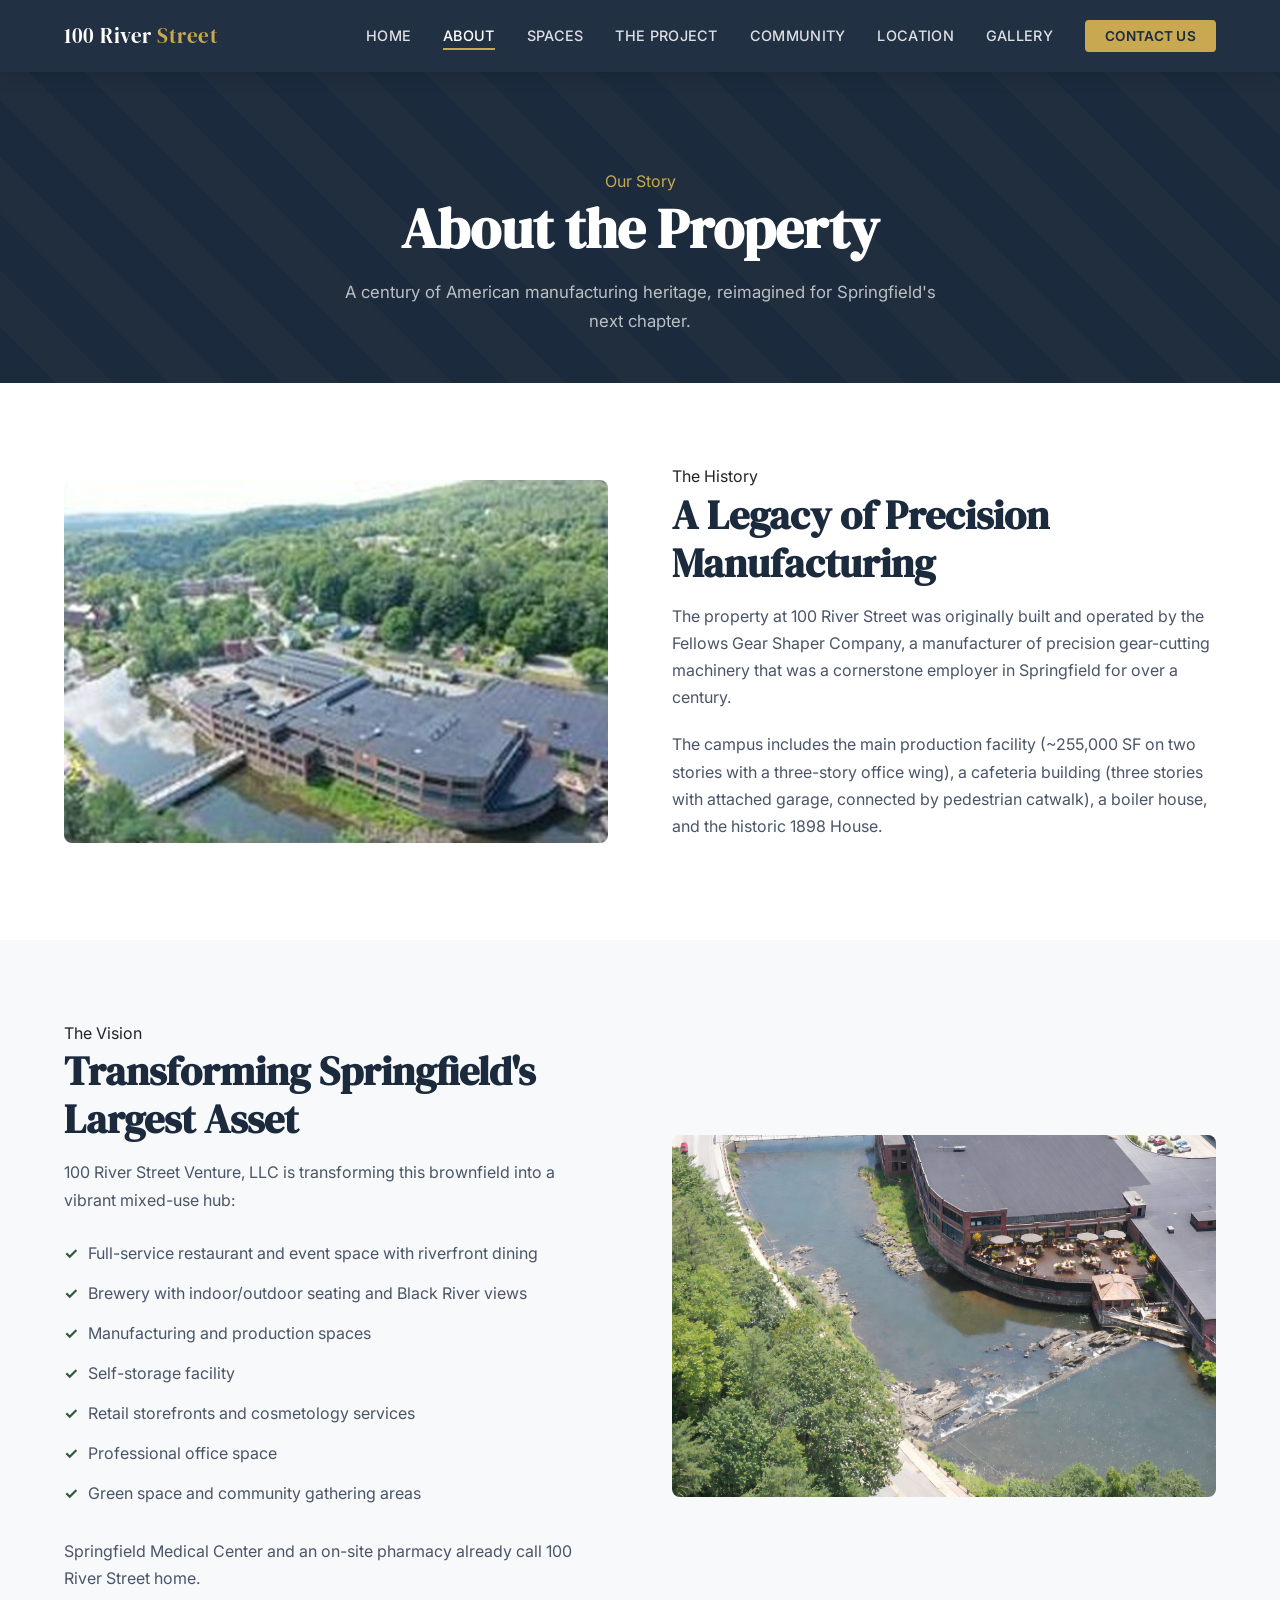
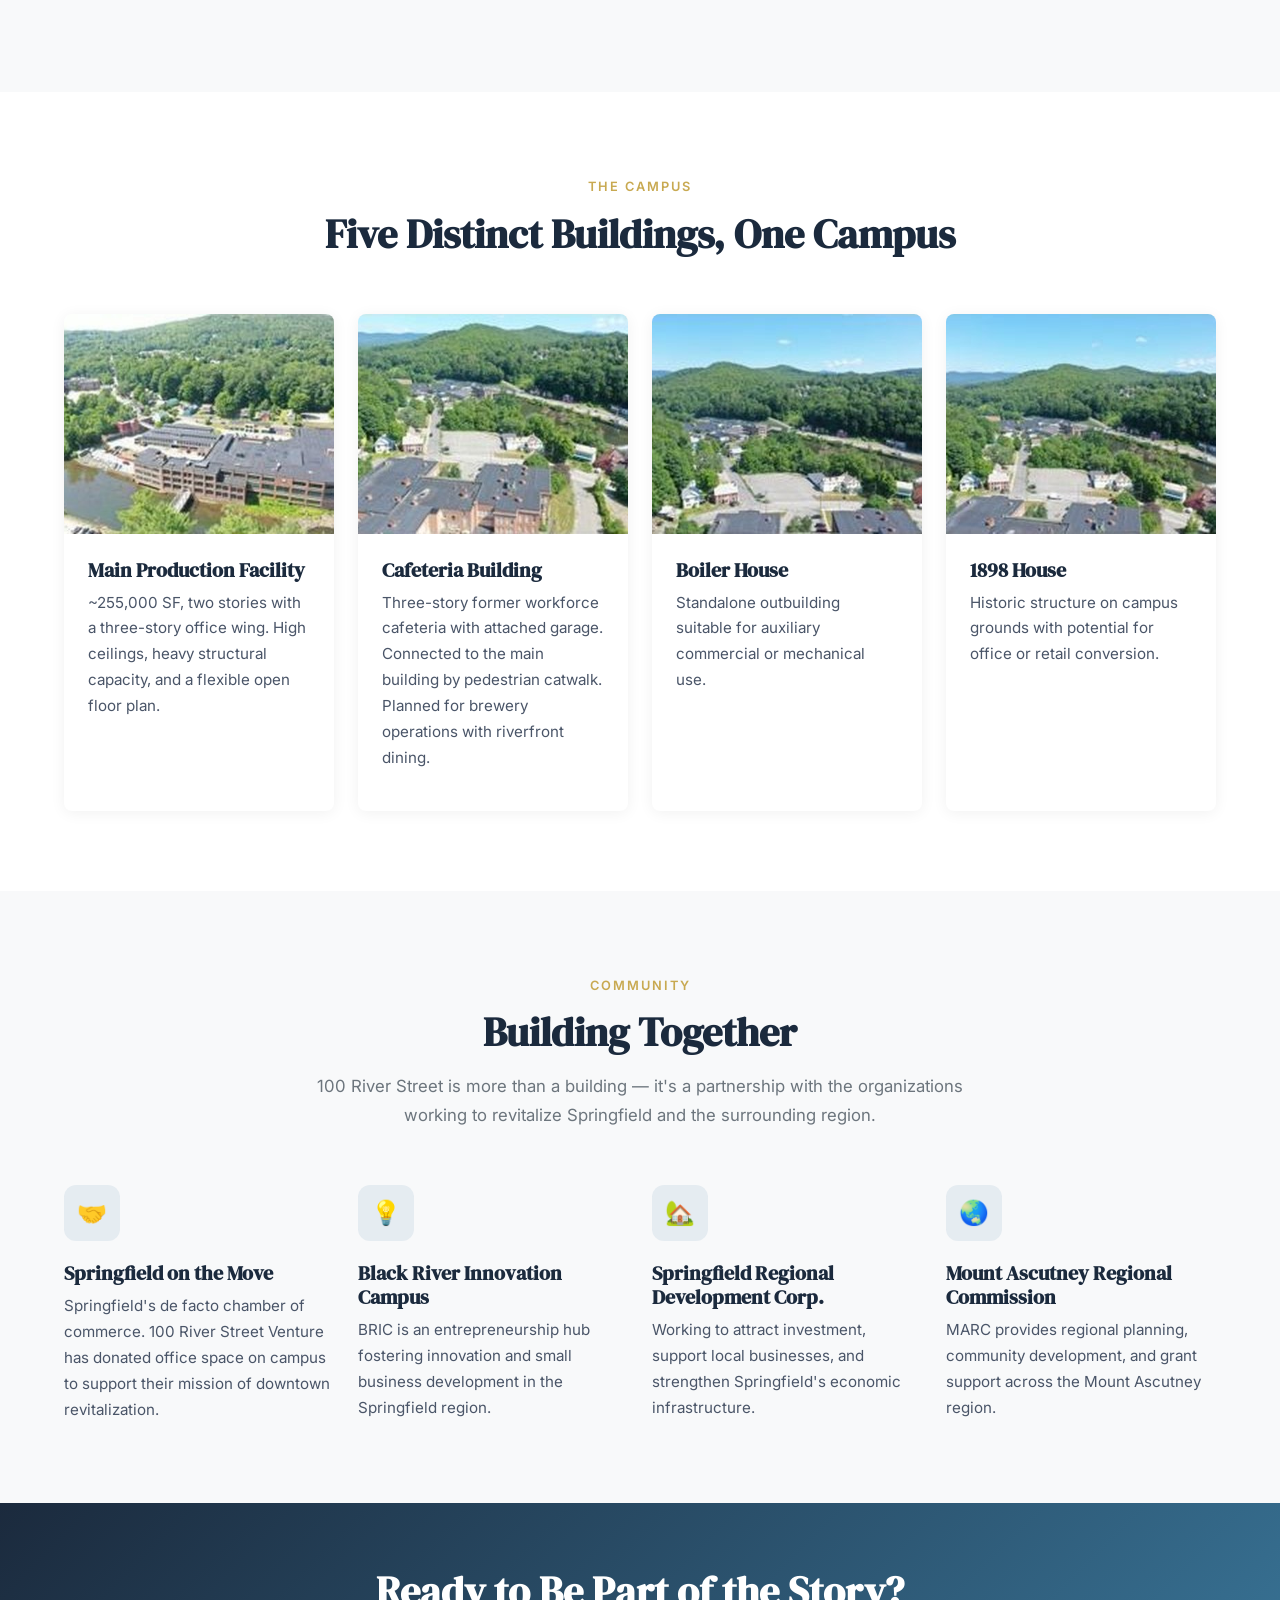
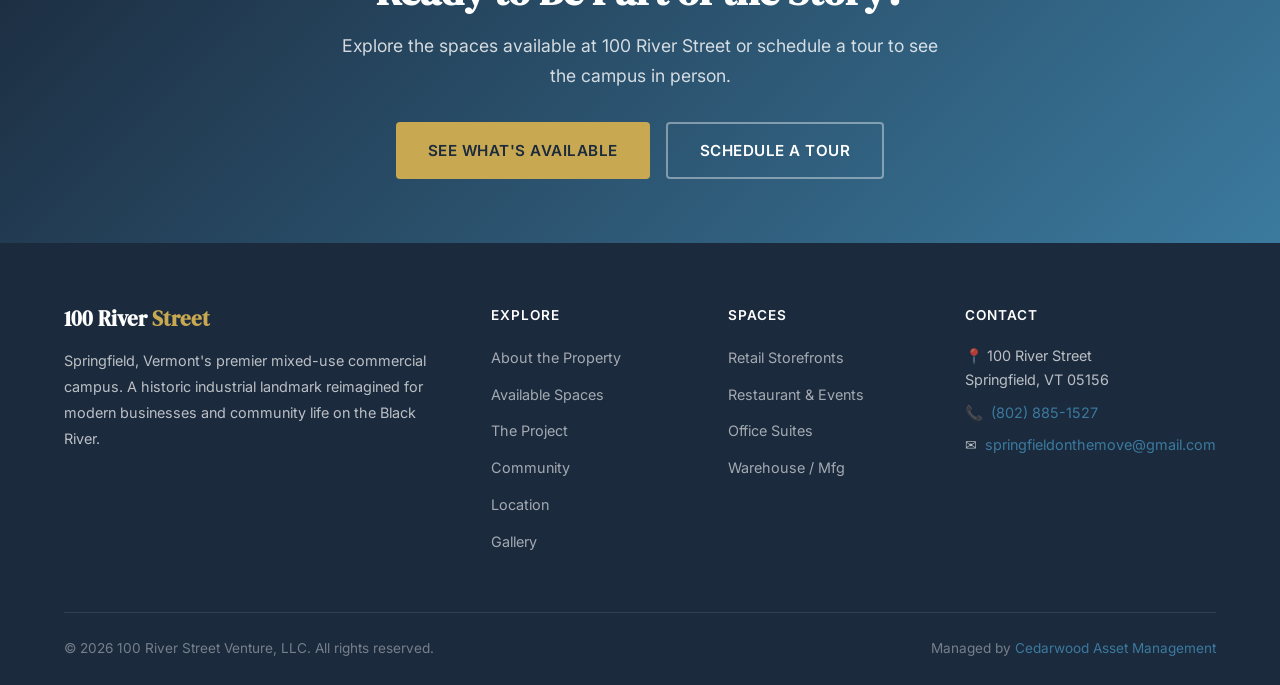
==== commit f96850ea: "Remove financials; fill all image slots with property photos; tenant contact -> Vanessa (Springfield" ====
--- a/about.html
+++ b/about.html
@@ -64,10 +64,7 @@
     <div class="container">
       <div class="split fade-in">
         <div class="split-image">
-          <div class="placeholder-img" style="width:100%;height:100%;">
-            <span class="placeholder-icon">&#128247;</span>
-            <span class="placeholder-text">Historic Fellows Gear Shaper building</span>
-          </div>
+          <img src="images/exterior-aerial-river.jpg" alt="The historic Fellows Gear Shaper building on the Black River" loading="lazy" style="width:100%;height:100%;object-fit:cover;display:block;">
         </div>
         <div class="split-content">
           <span class="section-label">The History</span>
@@ -115,10 +112,7 @@
       <div class="grid-4 fade-in">
         <div class="card">
           <div class="card-image">
-            <div class="placeholder-img" style="width:100%;height:100%;">
-              <span class="placeholder-icon">&#128247;</span>
-              <span class="placeholder-text">Main Production Facility</span>
-            </div>
+            <img src="images/exterior-aerial-plant.jpg" alt="Aerial view of the main production facility" loading="lazy" style="width:100%;height:100%;object-fit:cover;display:block;">
           </div>
           <div class="card-body">
             <h3>Main Production Facility</h3>
@@ -128,10 +122,7 @@
 
         <div class="card">
           <div class="card-image">
-            <div class="placeholder-img" style="width:100%;height:100%;">
-              <span class="placeholder-icon">&#128247;</span>
-              <span class="placeholder-text">Cafeteria Building</span>
-            </div>
+            <img src="images/campus-aerial-2.jpg" alt="Aerial view of the campus including the cafeteria building" loading="lazy" style="width:100%;height:100%;object-fit:cover;display:block;">
           </div>
           <div class="card-body">
             <h3>Cafeteria Building</h3>
@@ -141,10 +132,7 @@
 
         <div class="card">
           <div class="card-image">
-            <div class="placeholder-img" style="width:100%;height:100%;">
-              <span class="placeholder-icon">&#128247;</span>
-              <span class="placeholder-text">Boiler House</span>
-            </div>
+            <img src="images/campus-aerial-1.jpg" alt="Aerial view of the campus including the boiler house" loading="lazy" style="width:100%;height:100%;object-fit:cover;display:block;">
           </div>
           <div class="card-body">
             <h3>Boiler House</h3>
@@ -154,10 +142,7 @@
 
         <div class="card">
           <div class="card-image">
-            <div class="placeholder-img" style="width:100%;height:100%;">
-              <span class="placeholder-icon">&#128247;</span>
-              <span class="placeholder-text">1898 House</span>
-            </div>
+            <img src="images/campus-houses.jpg" alt="Aerial view of the campus edge including the 1898 House" loading="lazy" style="width:100%;height:100%;object-fit:cover;display:block;">
           </div>
           <div class="card-body">
             <h3>1898 House</h3>
@@ -244,8 +229,8 @@
         <div class="footer-contact">
           <h4>Contact</h4>
           <p>&#128205; 100 River Street<br>Springfield, VT 05156</p>
-          <p>&#128222; <a href="tel:+16192545642">(619) 254-5642</a></p>
-          <p>&#9993; <a href="mailto:mattf@cedarwam.com">mattf@cedarwam.com</a></p>
+          <p>&#128222; <a href="tel:+18028851527">(802) 885-1527</a></p>
+          <p>&#9993; <a href="mailto:springfieldonthemove@gmail.com">springfieldonthemove@gmail.com</a></p>
         </div>
       </div>
       <div class="footer-bottom">
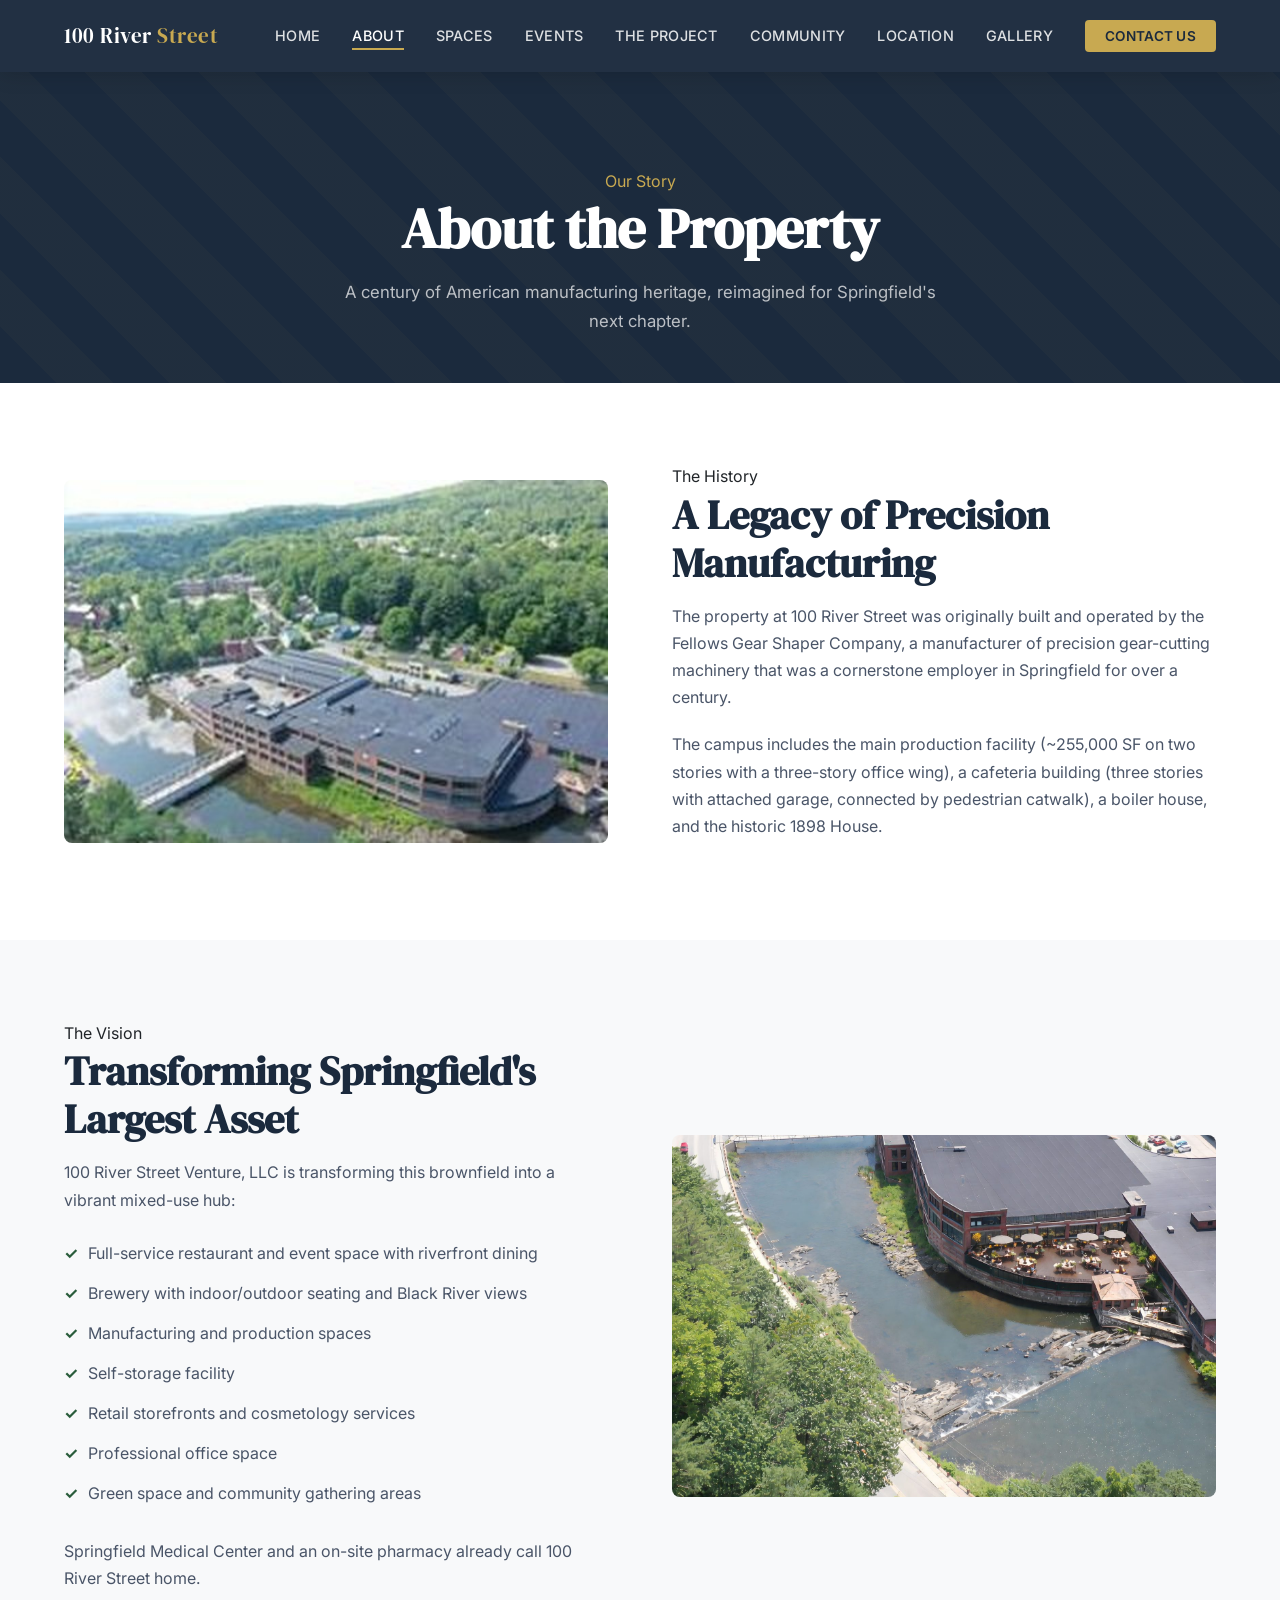
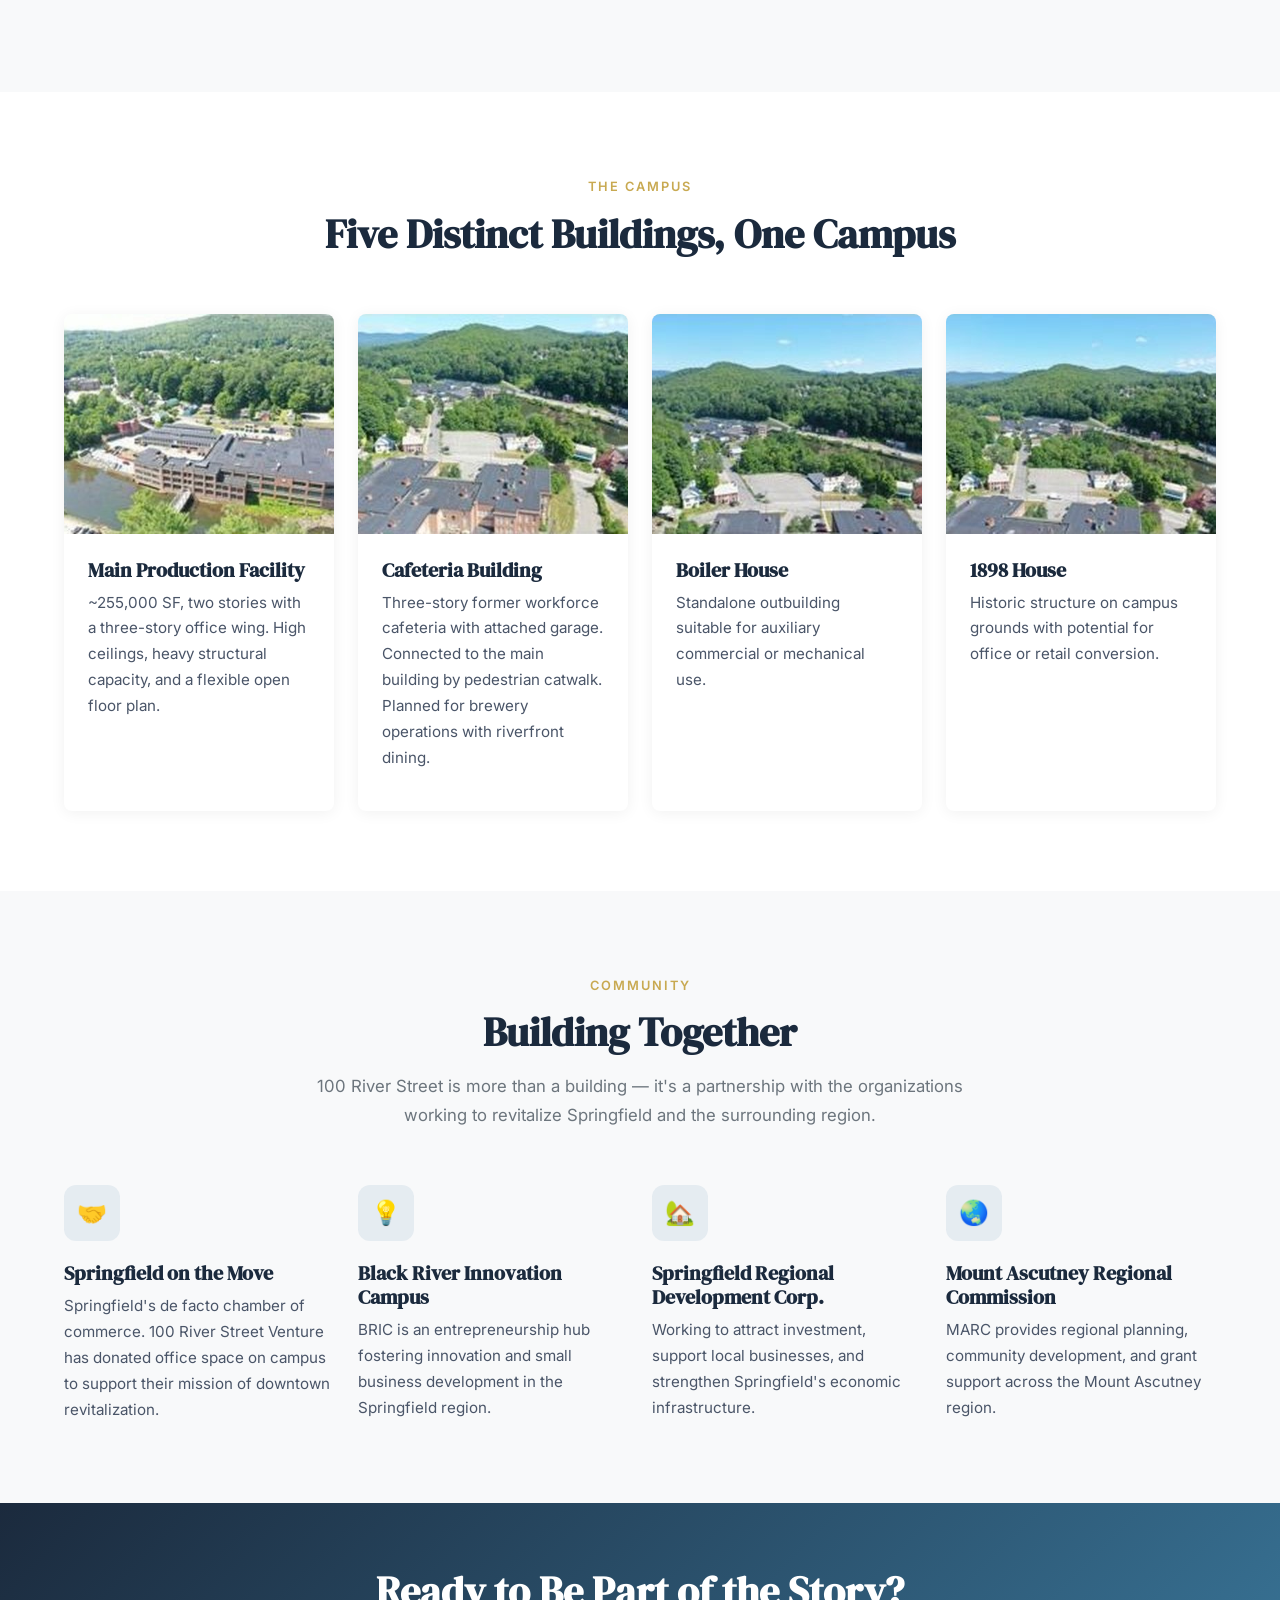
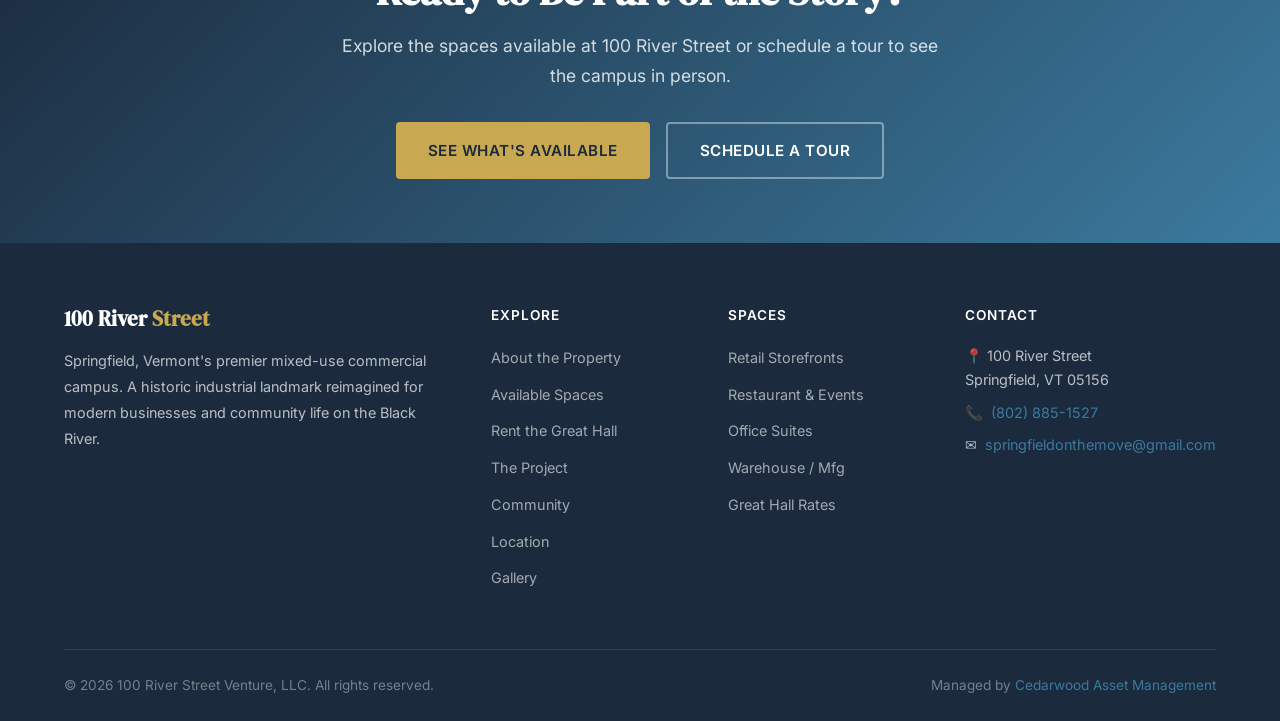
==== commit 9498e422: "Add Great Hall event rental page (rates, terms, agreement); nav + footer + sitemap links" ====
--- a/about.html
+++ b/about.html
@@ -41,6 +41,7 @@
         <li><a href="index.html">Home</a></li>
         <li><a href="about.html" class="active">About</a></li>
         <li><a href="spaces.html">Spaces</a></li>
+        <li><a href="events.html">Events</a></li>
         <li><a href="project.html">The Project</a></li>
         <li><a href="community.html">Community</a></li>
             <li><a href="location.html">Location</a></li>
@@ -211,6 +212,7 @@
           <ul class="footer-links">
             <li><a href="about.html">About the Property</a></li>
             <li><a href="spaces.html">Available Spaces</a></li>
+            <li><a href="events.html">Rent the Great Hall</a></li>
             <li><a href="project.html">The Project</a></li>
             <li><a href="community.html">Community</a></li>
             <li><a href="location.html">Location</a></li>
@@ -224,6 +226,7 @@
             <li><a href="spaces.html#restaurant">Restaurant &amp; Events</a></li>
             <li><a href="spaces.html#office">Office Suites</a></li>
             <li><a href="spaces.html#warehouse">Warehouse / Mfg</a></li>
+            <li><a href="events.html#rates">Great Hall Rates</a></li>
           </ul>
         </div>
         <div class="footer-contact">
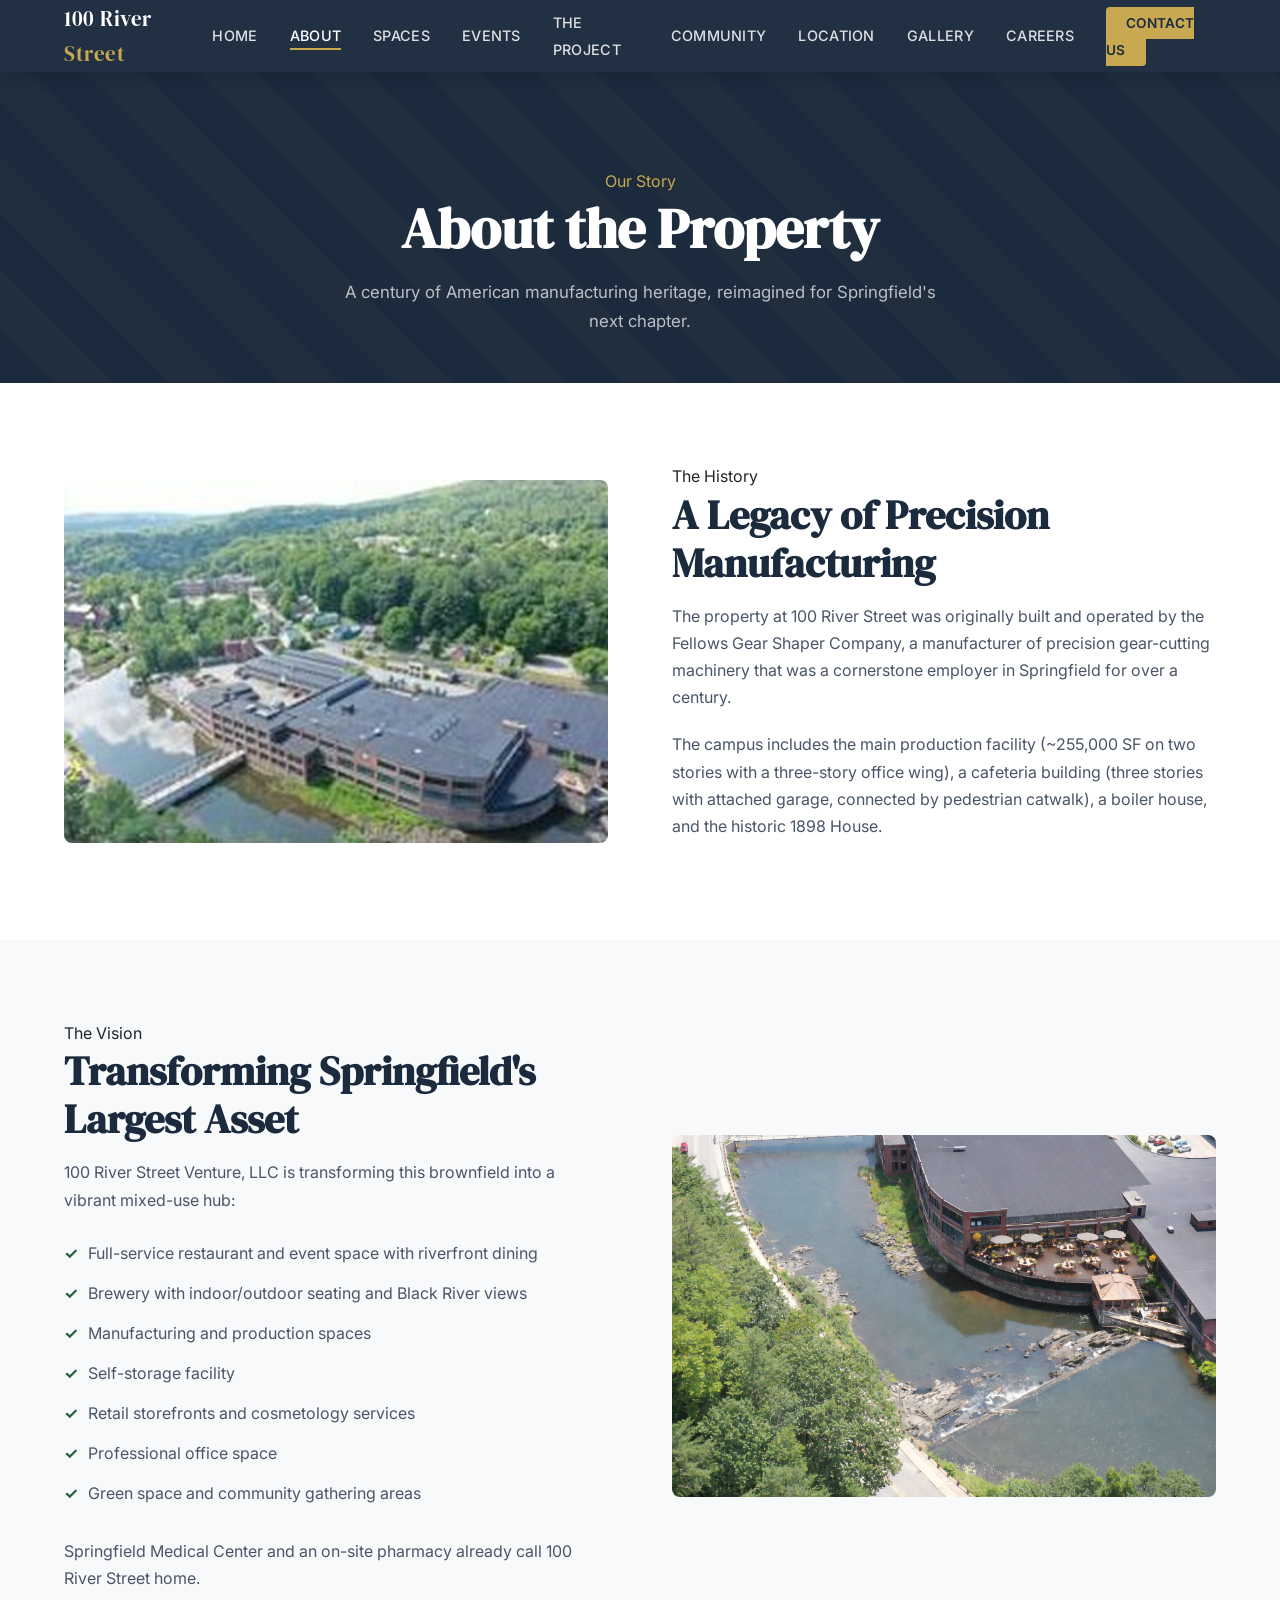
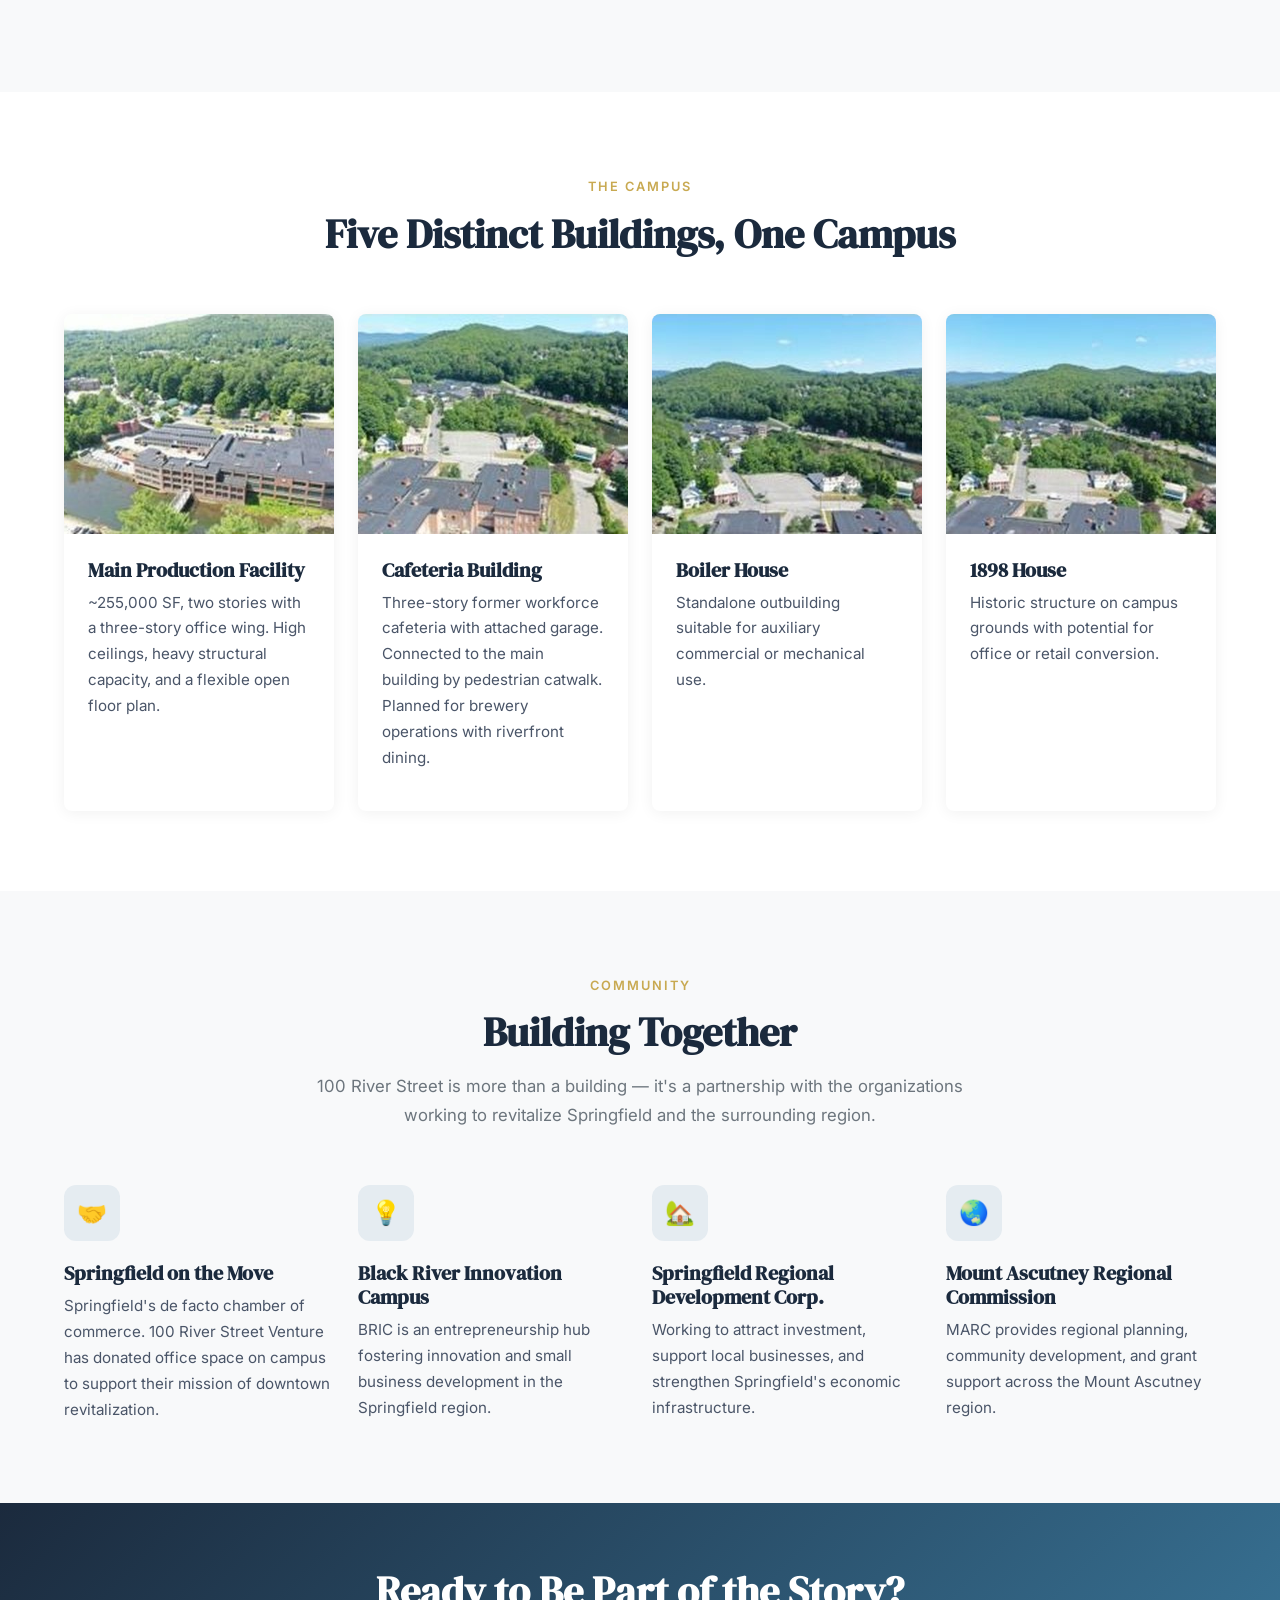
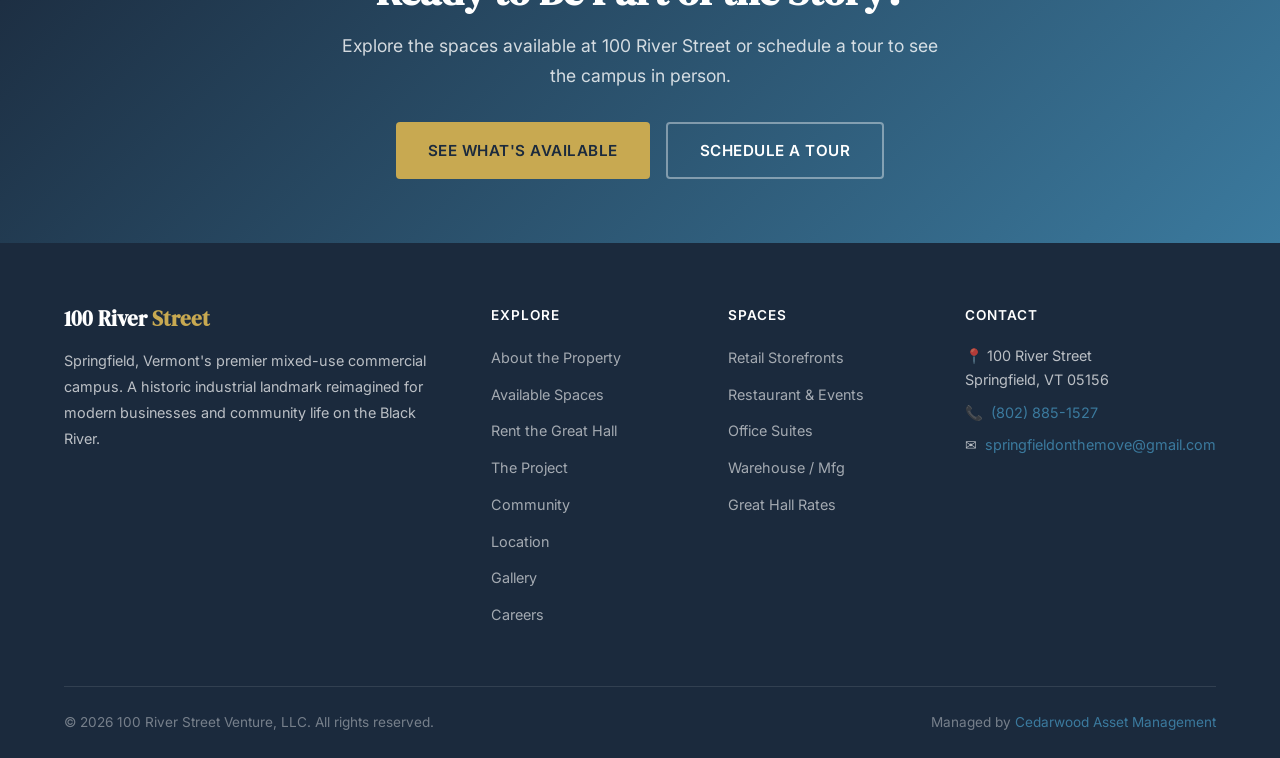
==== commit 54c6d28e: "Add Careers page with two openings; link it from nav, footer and sitemap" ====
--- a/about.html
+++ b/about.html
@@ -46,6 +46,7 @@
         <li><a href="community.html">Community</a></li>
             <li><a href="location.html">Location</a></li>
         <li><a href="gallery.html">Gallery</a></li>
+        <li><a href="careers.html">Careers</a></li>
         <li><a href="contact.html" class="nav-cta">Contact Us</a></li>
       </ul>
     </div>
@@ -217,6 +218,7 @@
             <li><a href="community.html">Community</a></li>
             <li><a href="location.html">Location</a></li>
             <li><a href="gallery.html">Gallery</a></li>
+            <li><a href="careers.html">Careers</a></li>
           </ul>
         </div>
         <div>
